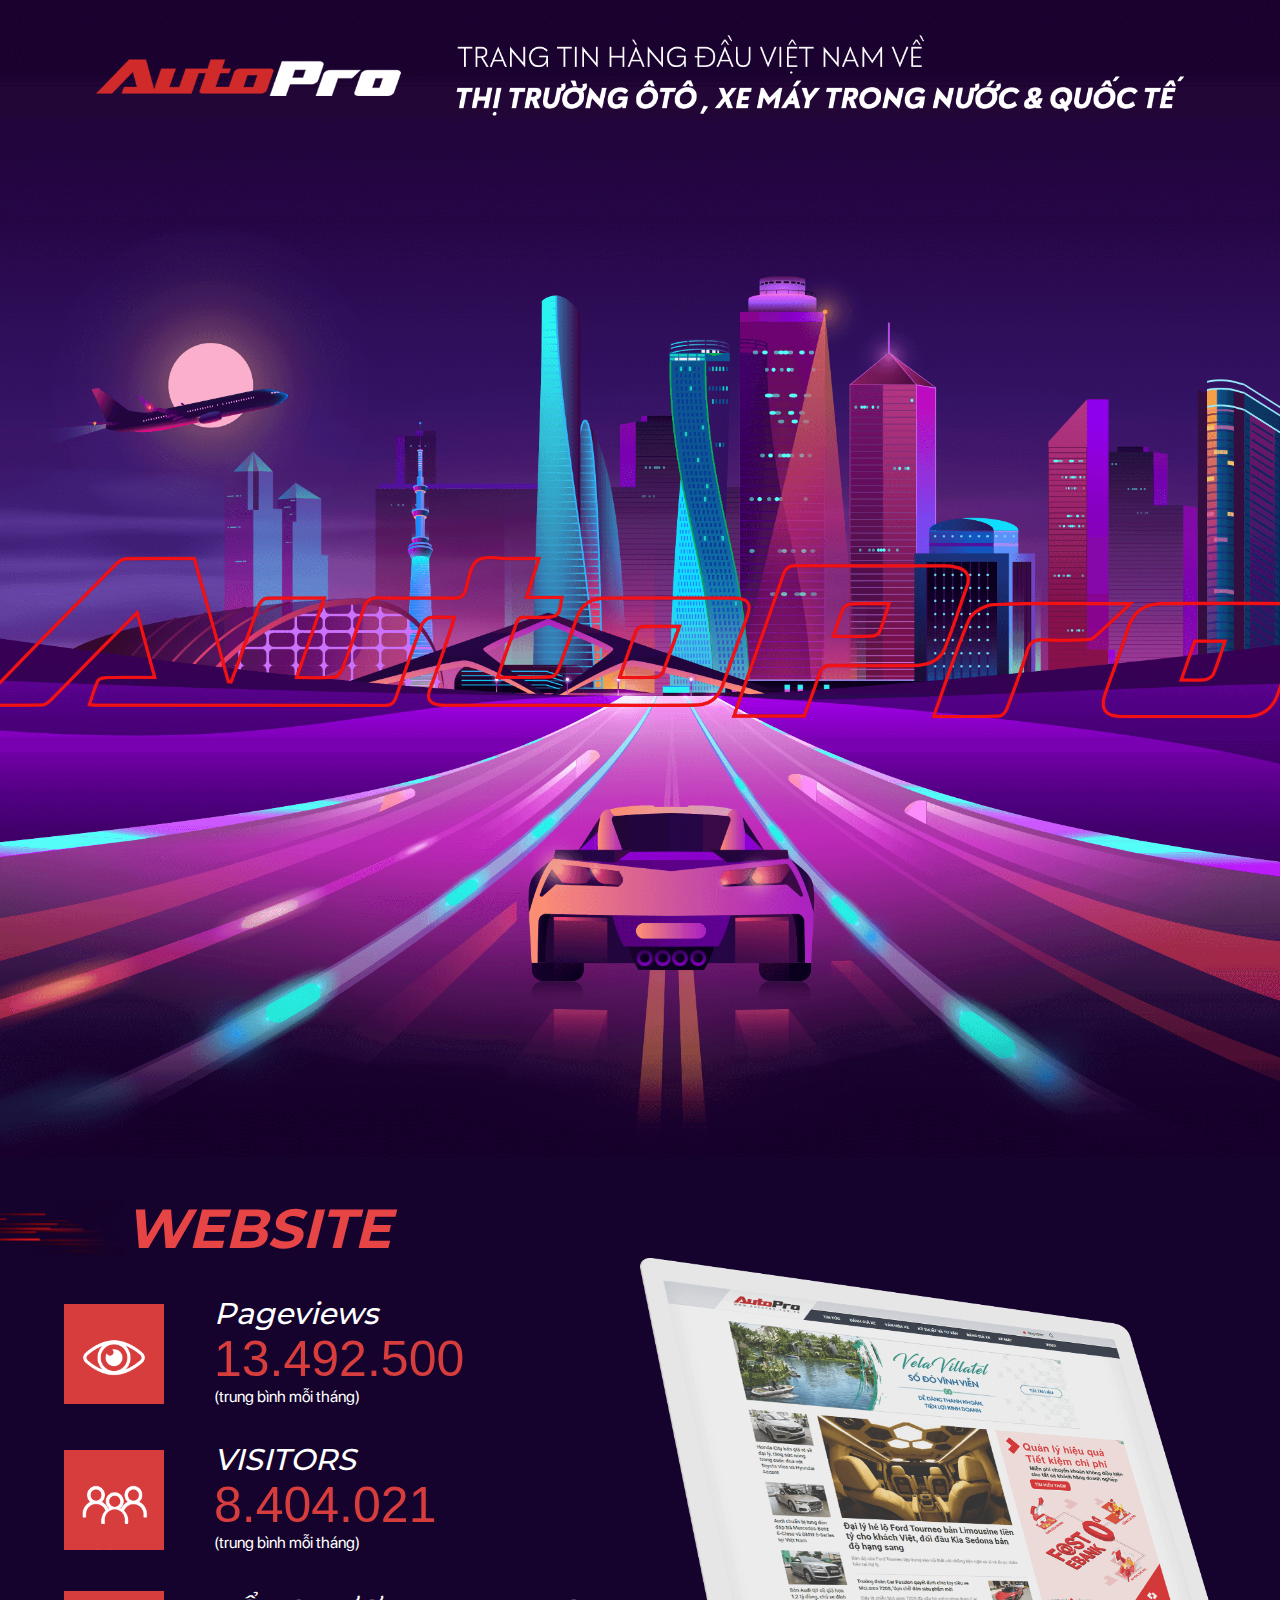
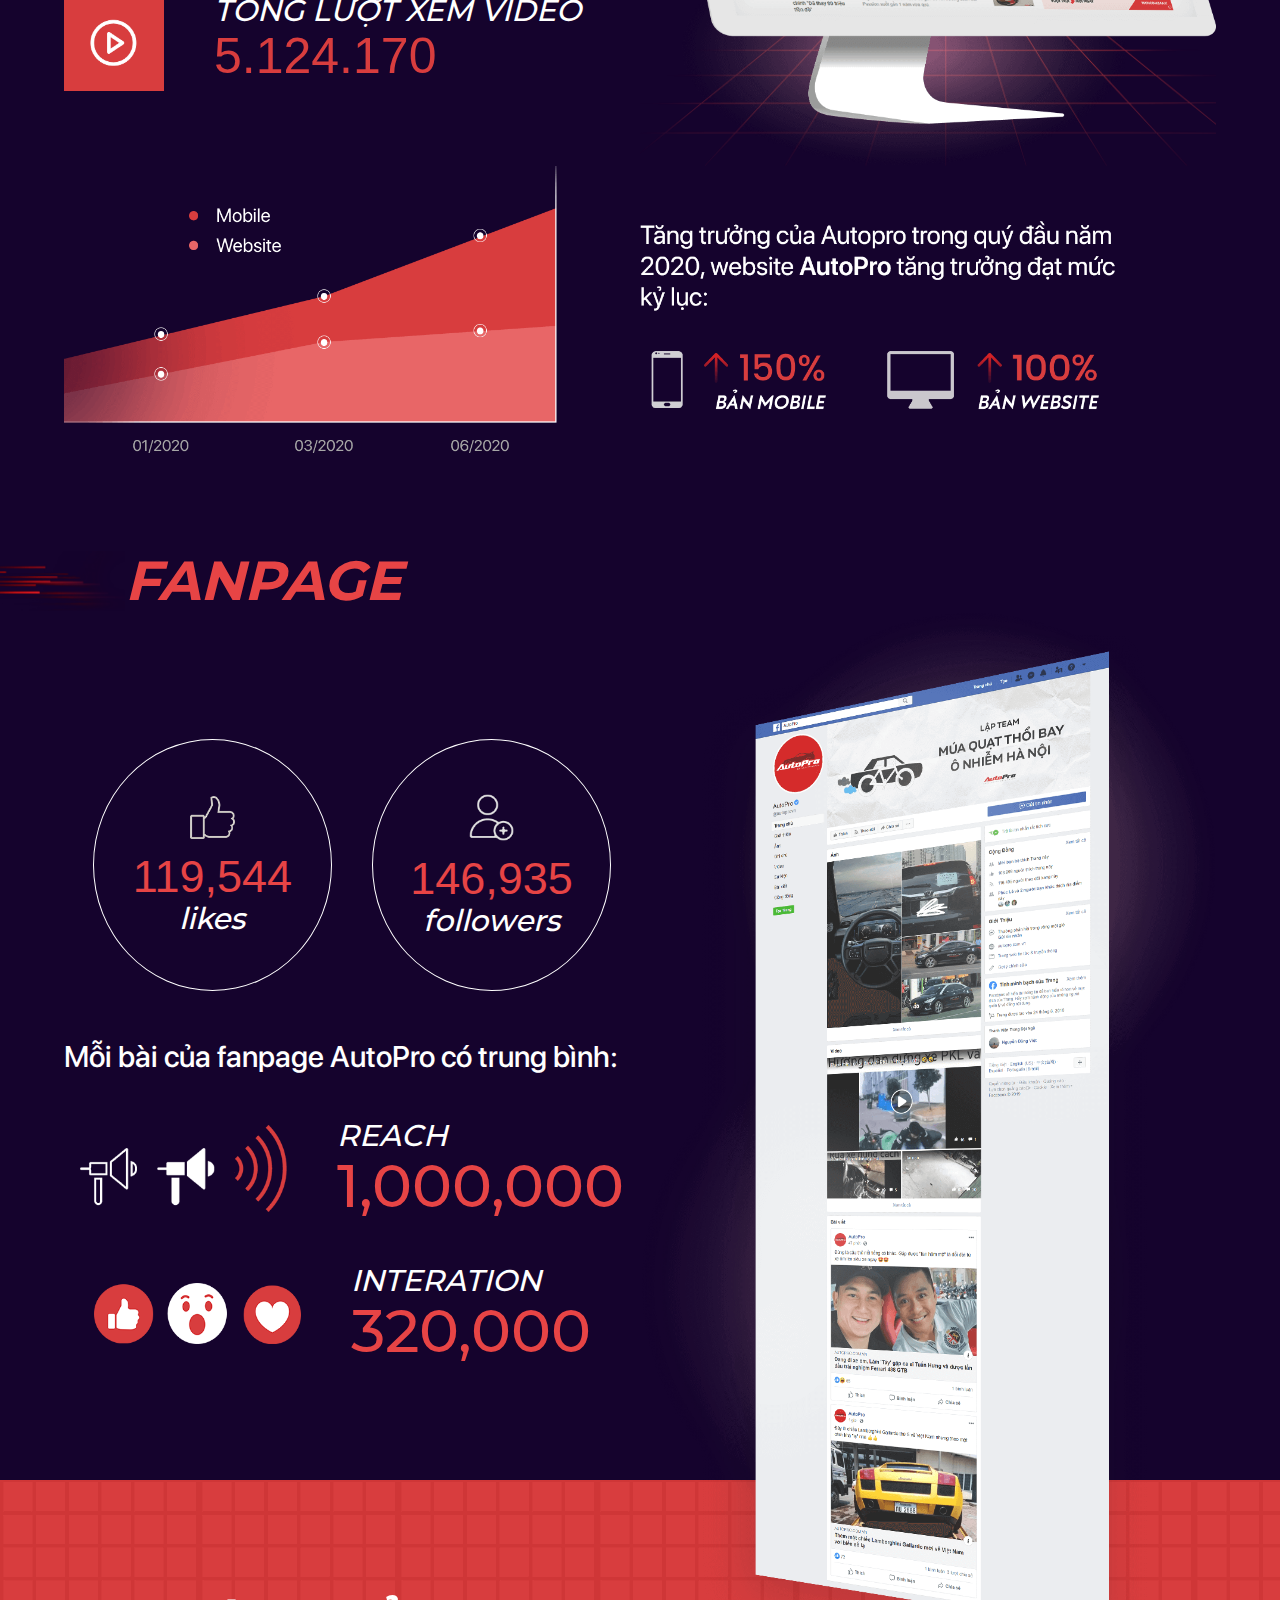
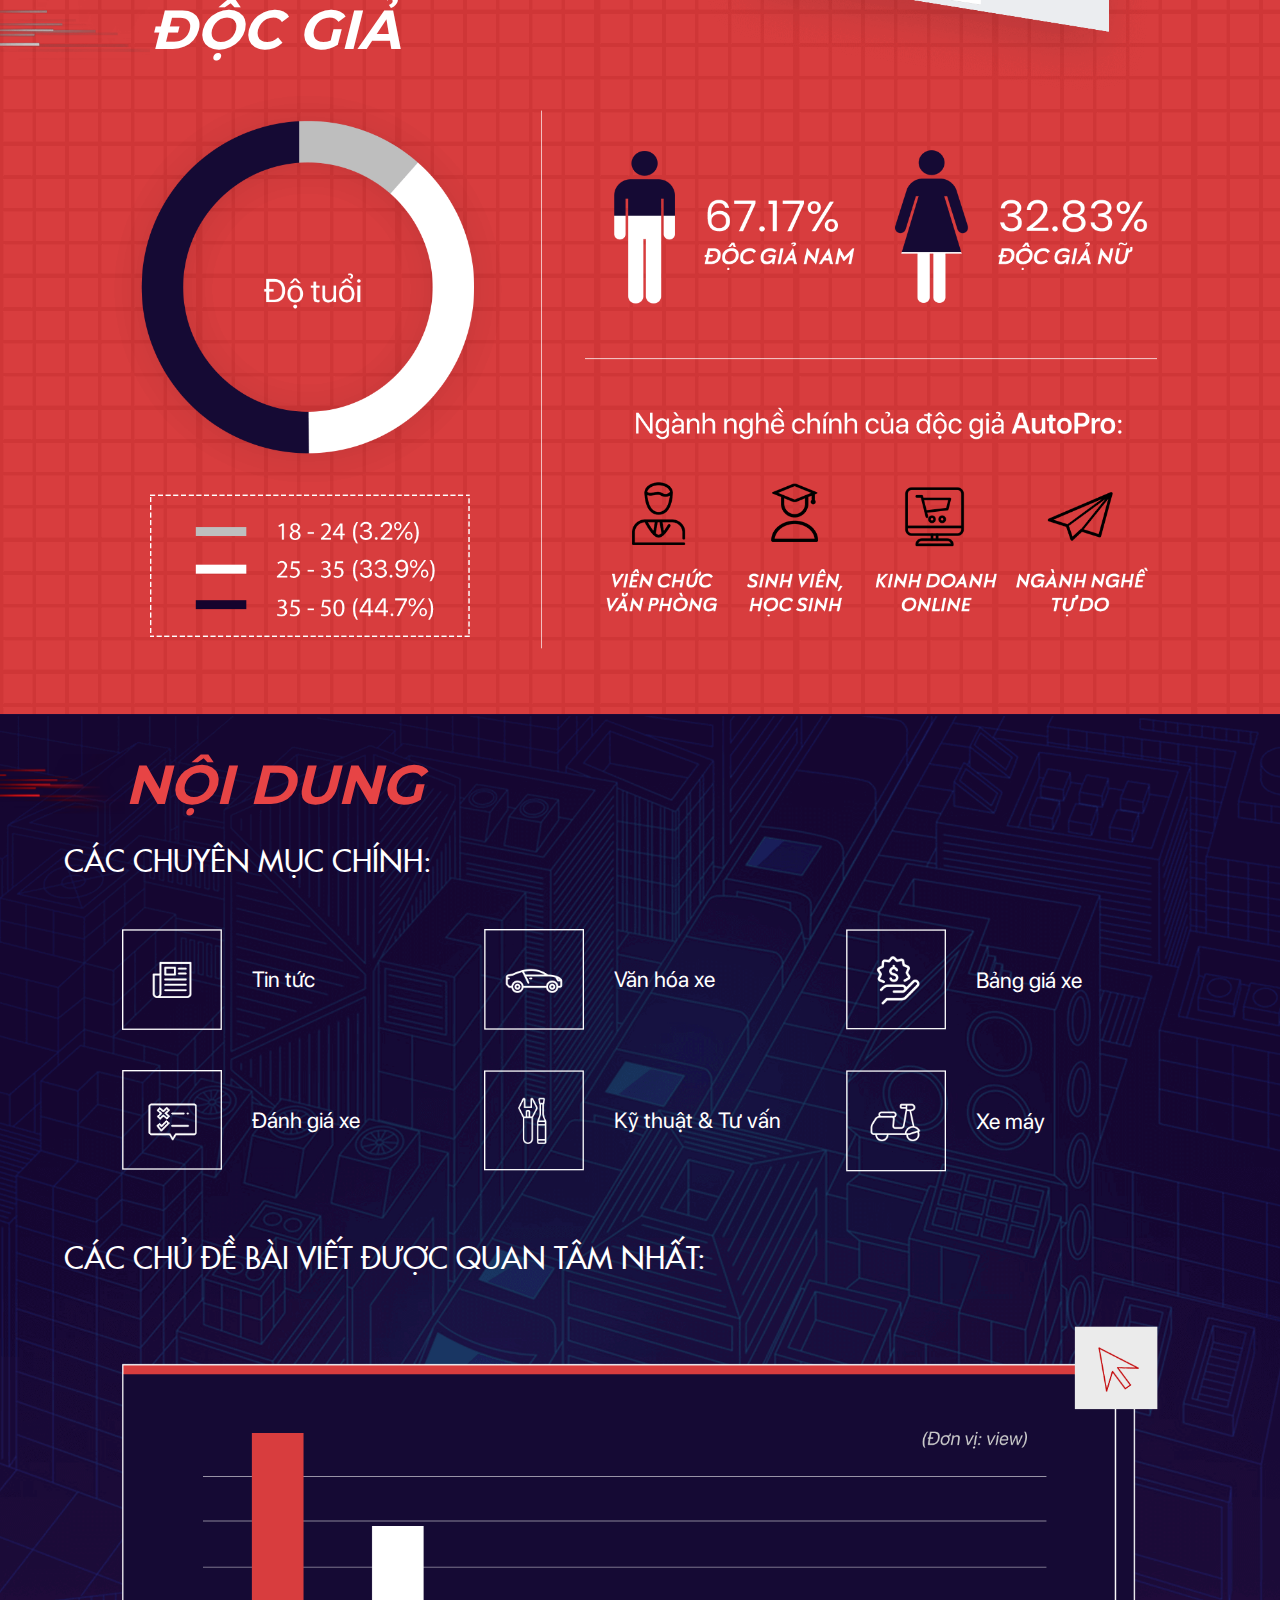
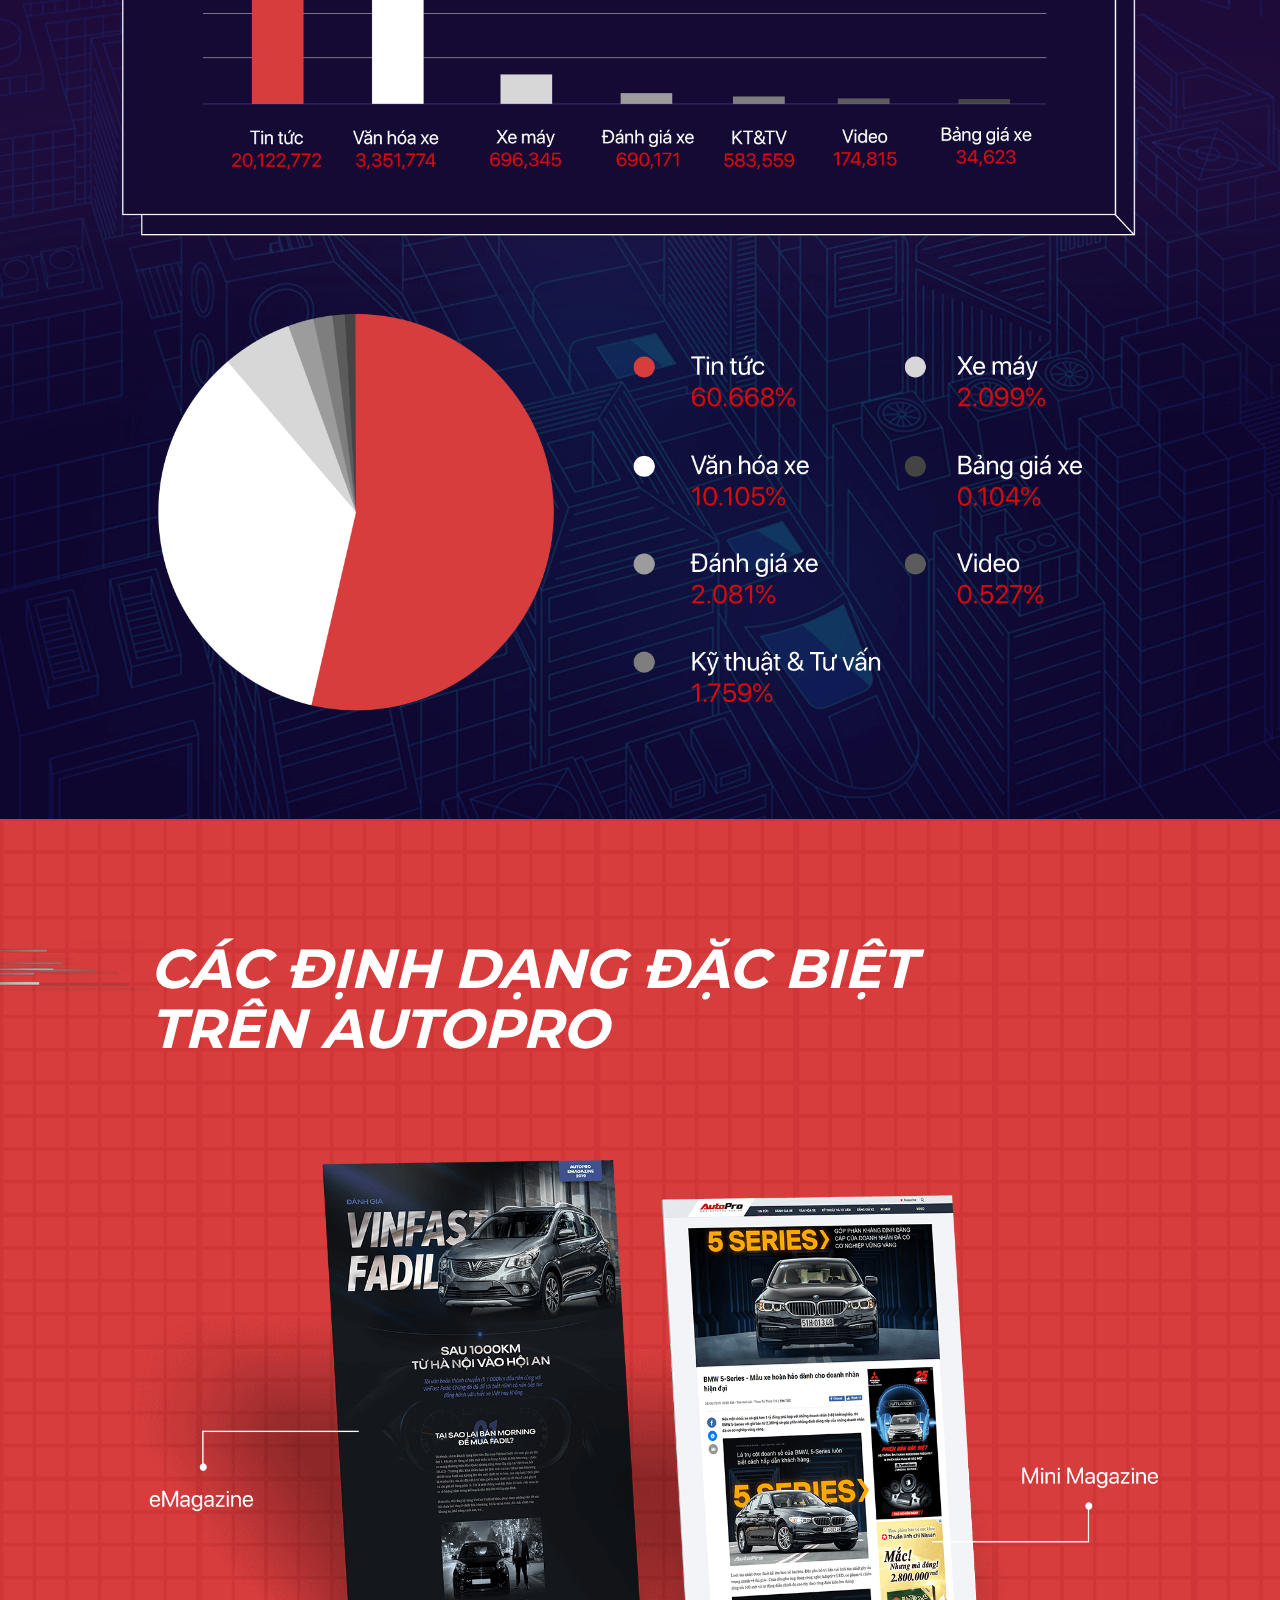
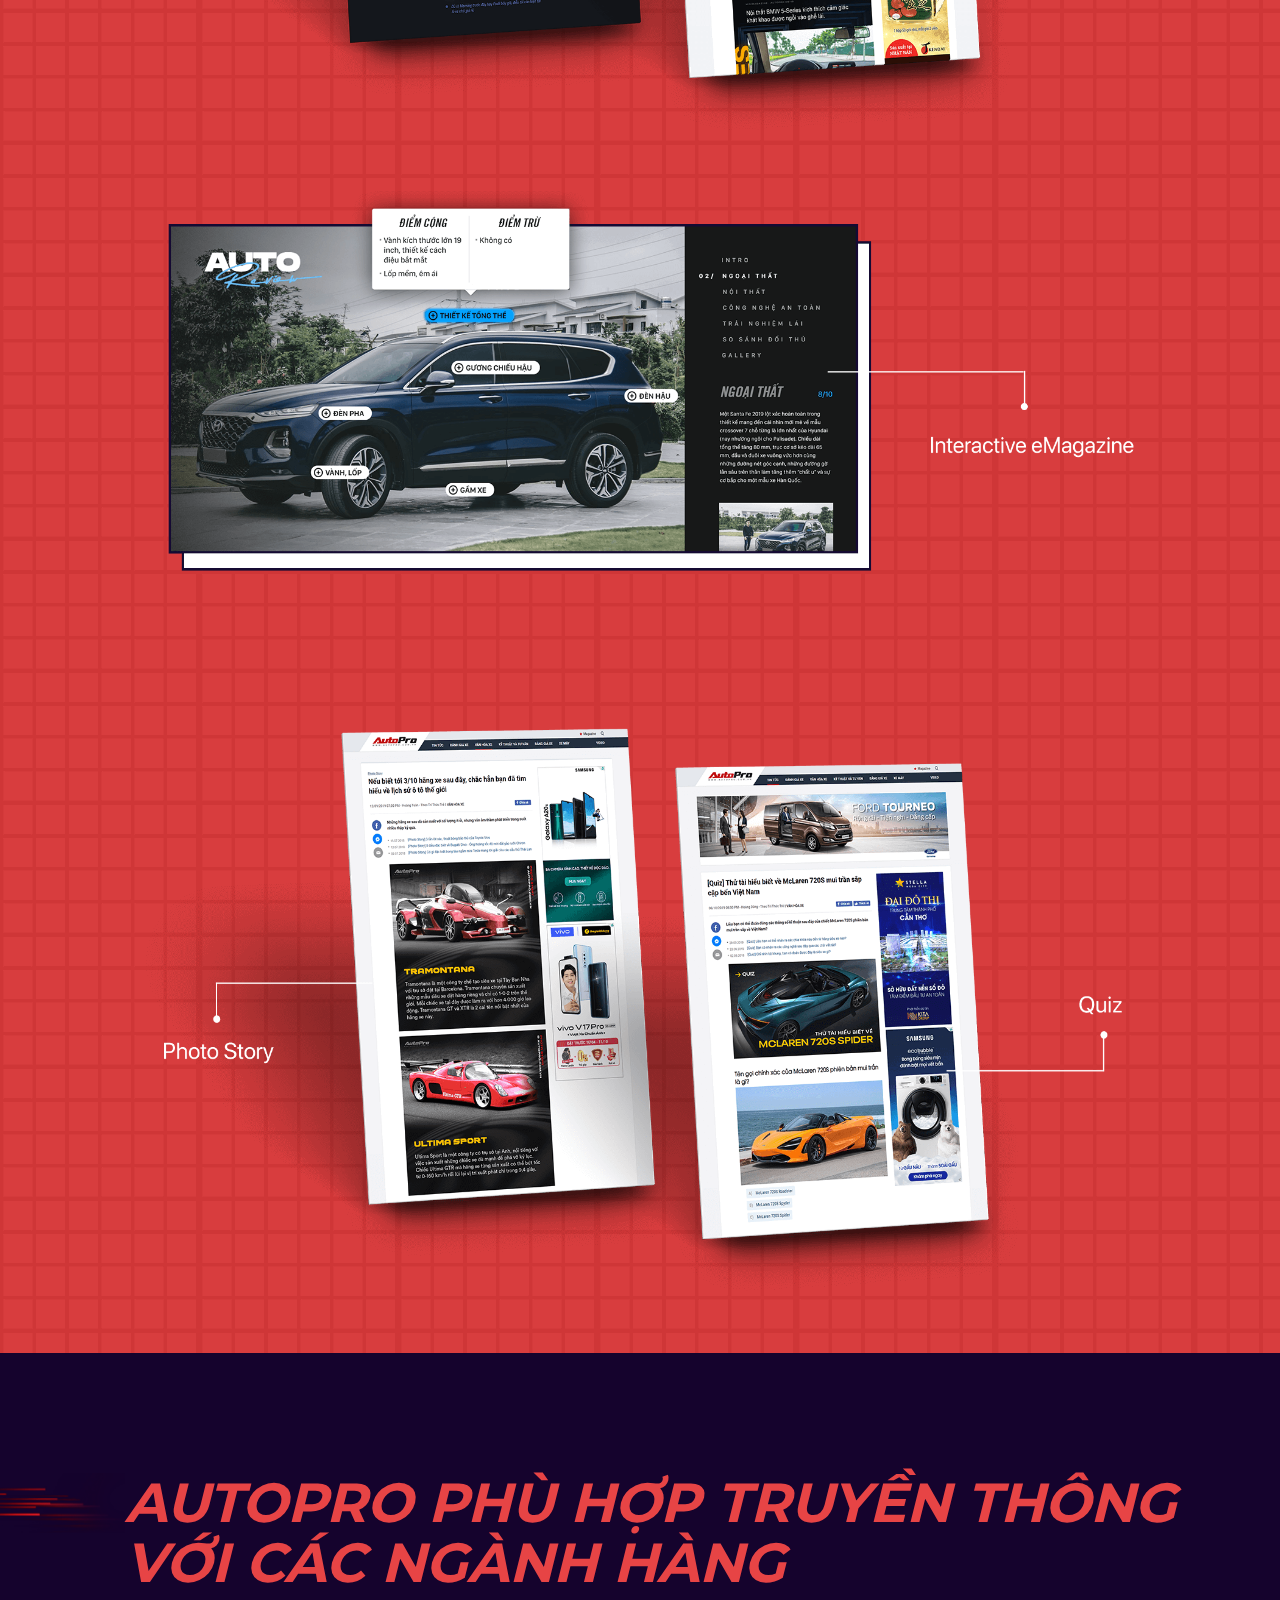
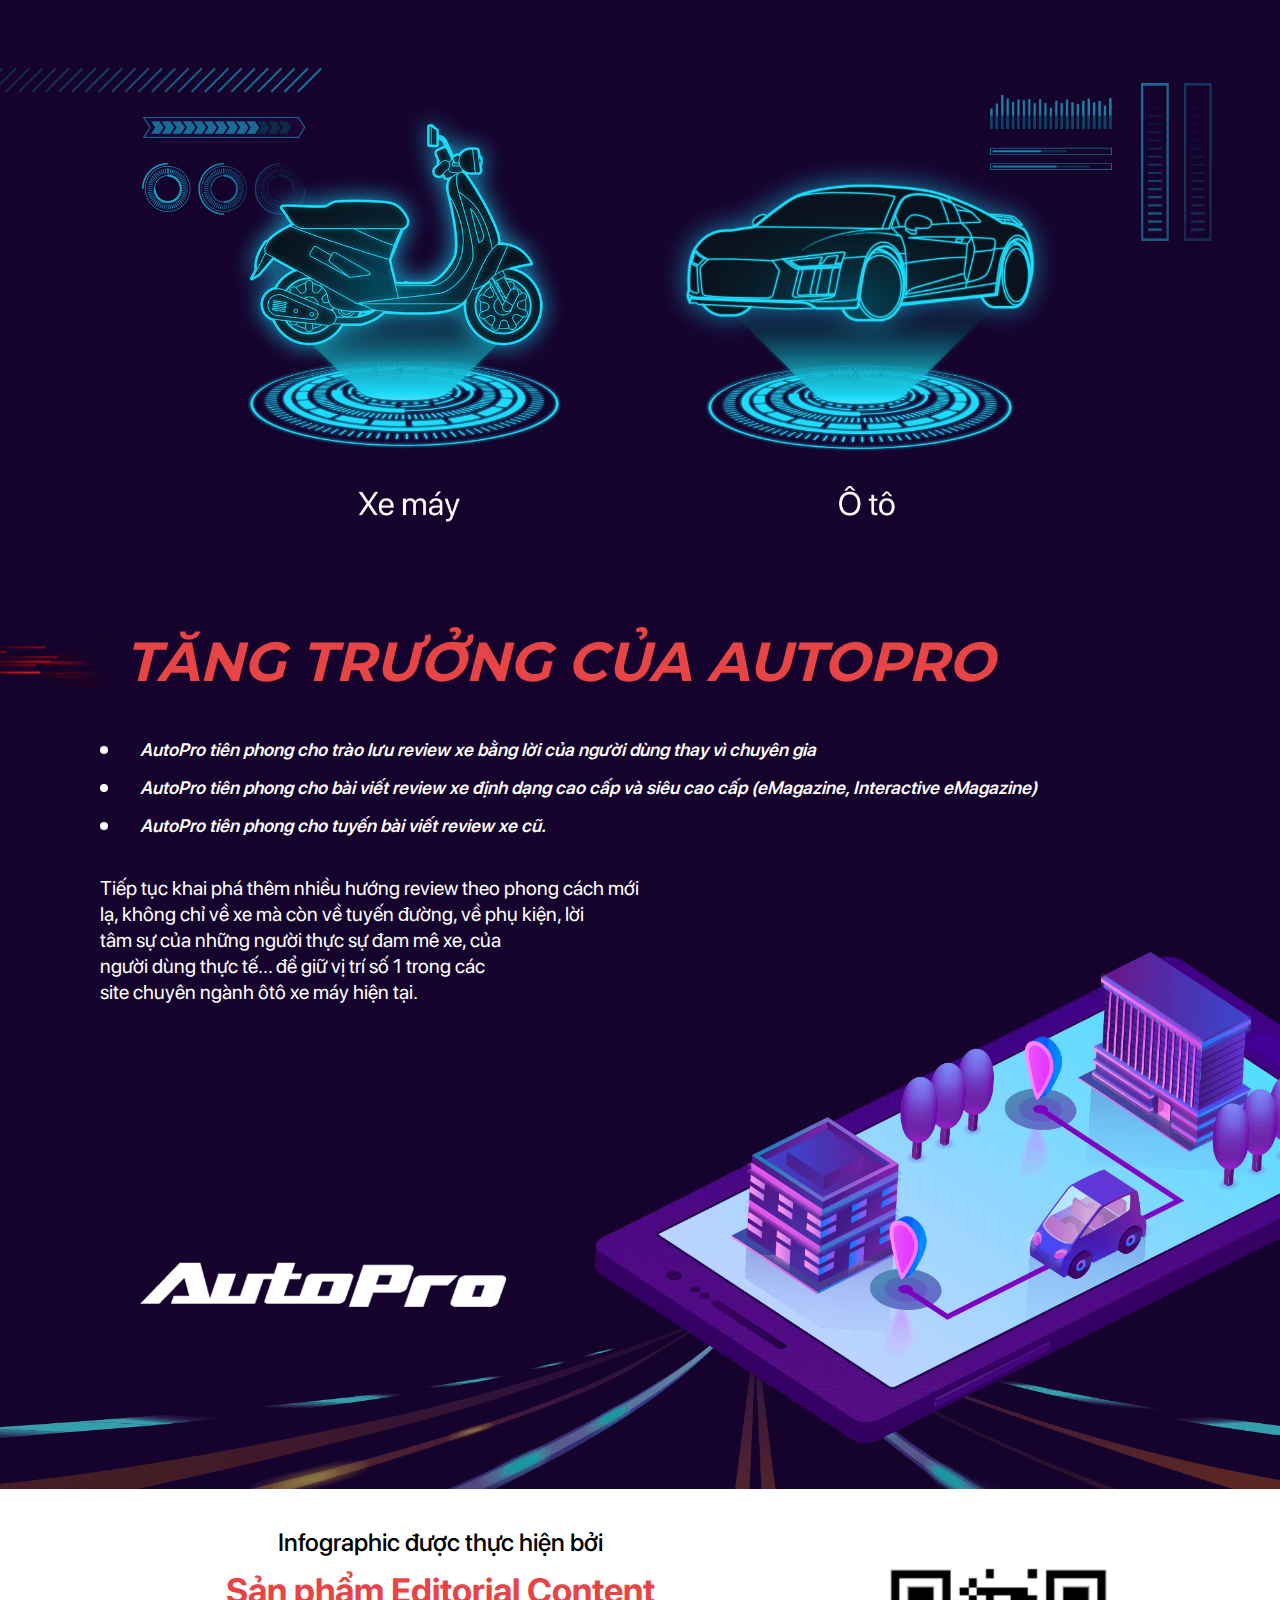
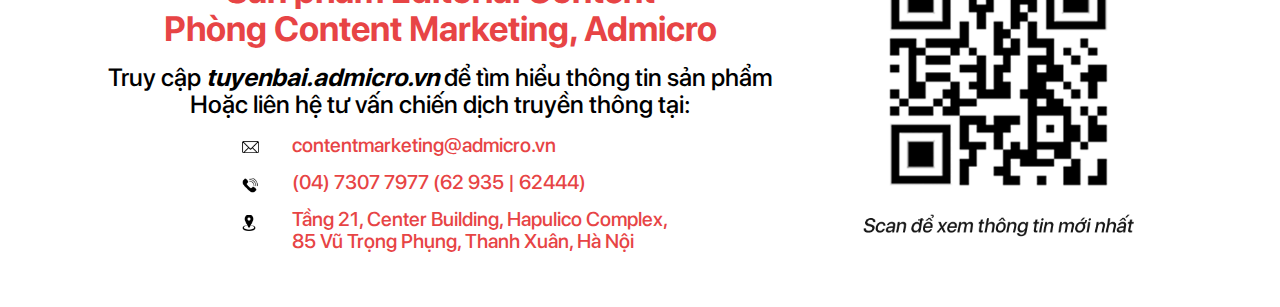
==== AutoPro/index.html @ 141bf15c "create document infographic" ====
<!DOCTYPE html>
<html lang="en">

<head>
    <meta charset="UTF-8">
    <meta name="viewport" content="width=device-width, initial-scale=1.0">
    <title>Infographic AutoPro</title>
    <link rel="stylesheet" href="./assets/css/reset.css">
    <link rel="stylesheet" href="./assets/css/autopro.css">
</head>

<body>
    <div class="vct-wrapper">
        <div class="vct-wrapper--inner">

            <!-- Banner -->
            <div class="banner">
                <div class="banner-bg">
                    <img src="./assets/image/banner-bg.png" alt="banner-bg">
                </div>
                <div class="banner-header">
                    <img src="./assets/image/banner-header.png" alt="banner-header">
                </div>
                <div class="banner-title">
                    <img src="./assets/image/banner-title.png" alt="banner-title">
                </div>

            </div>
            <!-- End Banner -->

            <!-- Section1 -->
            <div class="section section1">

                <!-- Section title -->
                <div class="section-title">
                    <div class="section-title--inner">
                        <span>
                            <img src="./assets/image/section__title-deco.png" alt="">
                        </span>
                        <span>WEBSITE</span>
                    </div>
                </div>
                <!-- End Section title -->

                <div class="section-content content-top">
                    <div class="group-left">
                        <ul class="web-list">
                            <li class="web-list--item">
                                <div class="item-img">
                                    <img src="./assets/image/section1-icon1.png" alt="">
                                </div>
                                <div class="item-text">
                                    <p class="text-name">Pageviews</p>
                                    <p class="text-num">13.492.500</p>
                                    <p class="text-desc">(trung bình mỗi tháng)</p>
                                </div>
                            </li>
                            <li class="web-list--item">
                                <div class="item-img">
                                    <img src="./assets/image/section1-icon2.png" alt="">
                                </div>
                                <div class="item-text">
                                    <p class="text-name">VISITORS</p>
                                    <p class="text-num">8.404.021</p>
                                    <p class="text-desc">(trung bình mỗi tháng)</p>
                                </div>
                            </li>
                            <li class="web-list--item">
                                <div class="item-img">
                                    <img src="./assets/image/section1-icon3.png" alt="">
                                </div>
                                <div class="item-text">
                                    <p class="text-name">TỔNG LƯỢT XEM VIDEO</p>
                                    <p class="text-num">5.124.170</p>
                                </div>
                            </li>
                        </ul>
                    </div>
                    <div class="group-right">
                        <div class="group-bg">
                            <img src="./assets/image/section1-img1.png" alt="">
                        </div>
                        <div class="gr-img">
                            <img src="./assets/image/section1-img2.png" alt="">
                        </div>
                    </div>
                </div>

                <div class="section-content content-bot">
                    <img src="./assets/image/section1-img3.png" alt="">
                </div>

            </div>
            <!--End Section1 -->

            <!-- Section2 -->
            <div class="section section2">

                <!-- Section title -->
                <div class="section-title">
                    <div class="section-title--inner">
                        <span>
                            <img src="./assets/image/section__title-deco.png" alt="">
                        </span>
                        <span>FANPAGE</span>
                    </div>
                </div>
                <!-- End Section title -->

                <div class="section-content">
                    <div class="group-left">
                        <div class="box box-bubble">
                            <div class="bubble like-bub">
                                <img src="./assets/image/like-icon.png" alt="like-icon">
                                <p class="num">119,544</p>
                                <p>likes</p>
                            </div>
                            <div class="bubble fol-bub">
                                <img src="./assets/image/follow-icon.png" alt="follow-icon">
                                <p class="num">146,935</p>
                                <p>followers</p>
                            </div>
                        </div>
                        <p>Mỗi bài của fanpage AutoPro có trung bình:</p>
                        <div class="box box-grid">
                            <div class="grid">
                                <div class="grid-img">
                                    <img src="./assets/image/s2-icon1.png" alt="reach-icon">
                                </div>
                                <p>
                                    reach <br>
                                    <span class="count">1,000,000</span>
                                </p>
                            </div>
                            <div class="grid">
                                <div class="grid-img">
                                    <img src="./assets/image/s2-icon2.png" alt="interation-icon">
                                </div>
                                <p>
                                    interation <br>
                                    <span class="count">320,000</span>
                                </p>
                            </div>
                        </div>
                    </div>
                    <div class="group-right">
                        <img src="./assets/image/section2-img.png" alt="">
                    </div>
                </div>

            </div>
            <!-- End Section2 -->

            <!-- Section3 -->
            <div class="section section3">

                <!-- Section title -->
                <div class="section-title">
                    <div class="section-title--inner">
                        <span>
                            <img src="./assets/image/w_section_title.png" alt="">
                        </span>
                        <span>ĐỘC GIẢ</span>
                    </div>
                </div>
                <!-- End Section title -->

                <div class="section-content">
                    <div class="section-img">
                        <img src="./assets/image/Section3-img.png" alt="">
                    </div>
                </div>

            </div>
            <!-- End Section3 -->

            <!-- Section4 -->
            <div class="section section4">

                <!-- Section title -->
                <div class="section-title">
                    <div class="section-title--inner">
                        <span>
                            <img src="./assets/image/section__title-deco.png" alt="">
                        </span>
                        <span>NỘI DUNG</span>
                    </div>
                </div>
                <!-- End Section title -->

                <div class="section-content">
                    <div class="category">
                        <p class="category-title">các chuyên mục chính:</p>
                        <ul class="category-list">
                            <li class="category-list-item">
                                <img src="./assets/image/s4-icon1.png" alt="">
                                <p>Tin tức</p>
                            </li>
                            <li class="category-list-item">
                                <img src="./assets/image/s4-icon2.png" alt="">
                                <p>Đánh giá xe</p>
                            </li>
                            <li class="category-list-item">
                                <img src="./assets/image/s4-icon3.png" alt="">
                                <p>Văn hóa xe</p>
                            </li>
                            <li class="category-list-item">
                                <img src="./assets/image/s4-icon4.png" alt="">
                                <p>Kỹ thuật & Tư vấn</p>
                            </li>
                            <li class="category-list-item">
                                <img src="./assets/image/s4-icon5.png" alt="">
                                <p>Bảng giá xe</p>
                            </li>
                            <li class="category-list-item">
                                <img src="./assets/image/s4-icon6.png" alt="">
                                <p>Xe máy</p>
                            </li>
                        </ul>
                        <p class="category-title">CÁC CHỦ ĐỀ BÀI VIẾT ĐƯỢC QUAN TÂM NHẤT:</p>
                        <div class="category-chart">
                            <div class="category_column-chart">
                                <img src="./assets/image/category_column-chart.png" alt="">
                            </div>
                            <div class="category_pie-chart">
                                <img src="./assets/image/category_pie-chart.png" alt="">
                            </div>
                        </div>
                    </div>
                </div>

            </div>
            <!-- End Section4 -->

            <!-- Section5 -->
            <div class="section section5">

                <!-- Section title -->
                <div class="section-title">
                    <div class="section-title--inner">
                        <span>
                            <img src="./assets/image/w_section_title.png" alt="">
                        </span>
                        <span>CÁC ĐỊNH DẠNG ĐẶC BIỆT <br> TRÊN AUTOPRO</span>
                    </div>
                </div>
                <!-- End Section title -->

                <div class="section-content">
                    <div class="s5-group-box">
                        <div class="s5-group s5-group1">
                            <img src="./assets/image/section5-img1.png" alt="">
                        </div>
                        <div class="s5-group s5-group2">
                            <img src="./assets/image/section5-img2.png" alt="">
                        </div>
                        <div class="s5-group s5-group3">
                            <img src="./assets/image/section5-img3.png" alt="">
                        </div>
                    </div>
                </div>

            </div>
            <!-- End Section5 -->

            <!-- Section6 -->
            <div class="section section6">

                <!-- Section title -->
                <div class="section-title">
                    <div class="section-title--inner">
                        <span>
                            <img src="./assets/image/section__title-deco.png" alt="">
                        </span>
                        <span>AUTOPRO PHÙ HỢP TRUYỀN THÔNG <br> VỚI CÁC NGÀNH HÀNG</span>
                    </div>
                </div>
                <!-- End Section title -->

                <div class="section-content">
                    <div class="s6-group-box">
                        <img src="./assets/image/section6-img1.png" alt="">
                    </div>
                </div>

            </div>
            <!-- End Section6 -->

            <!-- Section7 -->
            <div class="section section7">

                <!-- Section title -->
                <div class="section-title">
                    <div class="section-title--inner">
                        <span>
                            <img src="./assets/image/section__title-deco.png" alt="">
                        </span>
                        <span>TĂNG TRƯỞNG CỦA AUTOPRO</span>
                    </div>
                </div>
                <!-- End Section title -->

                <div class="section-content">
                    <div class="s7-group-box">
                        <div class="group-box-text">
                            <ul>
                                <li>
                                    AutoPro tiên phong cho trào lưu review xe bằng lời của người dùng thay vì chuyên
                                    gia
                                </li>
                                <li>
                                    AutoPro tiên phong cho bài viết review xe định dạng cao cấp và siêu cao cấp
                                    (eMagazine, Interactive eMagazine)
                                </li>
                                <li>
                                    AutoPro tiên phong cho tuyến bài viết review xe cũ.
                                </li>
                            </ul>
                            <p>
                                Tiếp tục khai phá thêm nhiều hướng review theo phong cách mới <br>
                                lạ, không chỉ về xe mà còn về tuyến đường, về phụ kiện, lời <br>
                                tâm sự của những người thực sự đam mê xe, của <br>
                                người dùng thực tế... để giữ vị trí số 1 trong các <br>
                                site chuyên ngành ôtô xe máy hiện tại.
                            </p>
                        </div>
                        <div class="group-box-bg">
                            <img src="./assets/image/s7-bot-img.png" alt="">
                        </div>
                    </div>
                </div>

            </div>
            <!-- End Section7 -->

            <!-- Section footer -->
            <div class="section footer">
                <div class="section-content">
                    <div class="footer-box">
                        <div class="group-left">
                            <div class="footer-content">
                                <p>Infographic được thực hiện bởi</p>
                                <h3>
                                    Sản phẩm Editorial Content
                                    <br>
                                    Phòng Content Marketing, Admicro
                                </h3>
                                <p>
                                    Truy cập
                                    <a class="link" href="https://tuyenbai.admicro.vn/"
                                        target="_blank">tuyenbai.admicro.vn</a>
                                    để tìm hiểu thông tin sản phẩm
                                    <br>
                                    Hoặc liên hệ tư vấn chiến dịch truyền thông tại:
                                </p>
                                <ul>
                                    <li class="footer-item mail">
                                        contentmarketing@admicro.vn
                                    </li>
                                    <li class="footer-item phone">
                                        (04) 7307 7977 (62 935 | 62444)
                                    </li>
                                    <li class="footer-item location">
                                        Tầng 21, Center Building, Hapulico Complex,
                                        <br>
                                        85 Vũ Trọng Phụng, Thanh Xuân, Hà Nội
                                    </li>
                                </ul>

                            </div>
                        </div>
                        <div class="group-right">
                            <div class="qr-code">
                                <img src="./assets/image/qr-code.png" alt="">
                            </div>
                        </div>
                    </div>
                </div>
            </div>
            <!-- End Section footer -->

        </div>
    </div>

    <script src="./assets/js/jquery.min.js"></script>
    <script src="./assets/js/Tweenmax.js"></script>
</body>

</html>
---- AutoPro/assets/css/autopro.css ----
@font-face {
  font-family: Montserrat-Bold;
  src: url("./fonts/Montserrat-Bold.ttf");
}

@font-face {
  font-family: Montserrat-Medium;
  src: url("./fonts/Montserrat-Medium.ttf");
}

@font-face {
  font-family: SFProDisplay-Regular;
  src: url("./fonts/SFProDisplay-Regular.otf");
}

@font-face {
  font-family: SFProDisplay-Medium;
  src: url("./fonts/SFProDisplay-Medium.otf");
}

@font-face {
  font-family: SFProDisplay-Bold;
  src: url("./fonts/SFProDisplay-Bold.otf");
}

@font-face {
  font-family: SFProDisplay-Semibold;
  src: url("./fonts/SFProDisplay-Semibold.otf");
}

@font-face {
  font-family: VNF-Futura-Regular;
  src: url("./fonts/VNF-Futura-Regular.ttf");
}

.vct-wrapper, .vct-wrapper .vct-wrapper--inner, .vct-wrapper .vct-wrapper--inner .banner, .vct-wrapper .vct-wrapper--inner .banner .banner-bg, .vct-wrapper .vct-wrapper--inner .section, .vct-wrapper .vct-wrapper--inner .section .section-title, .vct-wrapper .vct-wrapper--inner .section.section4 .section-content .category .category-chart, .vct-wrapper .vct-wrapper--inner .section.section4 .section-content .category .category-chart .category_column-chart, .vct-wrapper .vct-wrapper--inner .section.section4 .section-content .category .category-chart .category_pie-chart, .vct-wrapper .vct-wrapper--inner .section.section5 .section-content .s5-group-box, .vct-wrapper .vct-wrapper--inner .section.section5 .section-content .s5-group-box .s5-group, .vct-wrapper .vct-wrapper--inner .section.section6 .section-content .s6-group-box, .vct-wrapper .vct-wrapper--inner .section.section7 .section-content .s7-group-box {
  position: relative;
  width: 100%;
  height: 100%;
}

.vct-wrapper .vct-wrapper--inner .section.section1 .section-content, .vct-wrapper .vct-wrapper--inner .section.section2 .section-content, .vct-wrapper .vct-wrapper--inner .section.section3 .section-content, .vct-wrapper .vct-wrapper--inner .section.section4 .section-content, .vct-wrapper .vct-wrapper--inner .section.section5 .section-content, .vct-wrapper .vct-wrapper--inner .section.section6 .section-content, .vct-wrapper .vct-wrapper--inner .section.section7 .section-content, .vct-wrapper .vct-wrapper--inner .section.footer .section-content {
  position: relative;
  width: 90%;
  margin: 0 auto;
}

.vct-wrapper .vct-wrapper--inner .banner .banner-bg img, .vct-wrapper .vct-wrapper--inner .banner .banner-header img, .vct-wrapper .vct-wrapper--inner .banner .banner-title img, .vct-wrapper .vct-wrapper--inner .section.section1 .section-content.content-top .group-left .web-list .web-list--item .item-img img, .vct-wrapper .vct-wrapper--inner .section.section1 .section-content.content-top .group-right .group-bg img, .vct-wrapper .vct-wrapper--inner .section.section1 .section-content.content-top .group-right .gr-img img, .vct-wrapper .vct-wrapper--inner .section.section1 .section-content.content-bot img, .vct-wrapper .vct-wrapper--inner .section.section2 .section-content .group-left .box.box-grid .grid .grid-img img, .vct-wrapper .vct-wrapper--inner .section.section2 .section-content .group-right img, .vct-wrapper .vct-wrapper--inner .section.section3 .section-content .section-img img, .vct-wrapper .vct-wrapper--inner .section.section4 .section-content .category .category-list .category-list-item img img, .vct-wrapper .vct-wrapper--inner .section.section4 .section-content .category .category-chart .category_column-chart img, .vct-wrapper .vct-wrapper--inner .section.section4 .section-content .category .category-chart .category_pie-chart img, .vct-wrapper .vct-wrapper--inner .section.section5 .section-content .s5-group-box .s5-group img, .vct-wrapper .vct-wrapper--inner .section.section6 .section-content .s6-group-box img, .vct-wrapper .vct-wrapper--inner .section.section7 .section-content .s7-group-box .group-box-bg img, .vct-wrapper .vct-wrapper--inner .section.footer .section-content .footer-box .group-right .qr-code img {
  width: 100%;
  display: block;
}

.vct-wrapper .vct-wrapper--inner {
  background-color: #15032d;
}

.vct-wrapper .vct-wrapper--inner .banner .banner-header {
  position: absolute;
  top: 35px;
  width: 85%;
  left: 50%;
  -webkit-transform: translateX(-50%);
          transform: translateX(-50%);
  z-index: 2;
}

.vct-wrapper .vct-wrapper--inner .banner .banner-title {
  position: absolute;
  top: 55%;
  left: 0;
  width: 100%;
  -webkit-transform: translate(0, -50%);
          transform: translate(0, -50%);
  z-index: 2;
}

.vct-wrapper .vct-wrapper--inner .section {
  padding: 40px 0;
}

.vct-wrapper .vct-wrapper--inner .section .section-title .section-title--inner {
  display: -webkit-box;
  display: -ms-flexbox;
  display: flex;
  -webkit-box-align: center;
      -ms-flex-align: center;
          align-items: center;
  -webkit-box-pack: start;
      -ms-flex-pack: start;
          justify-content: flex-start;
}

.vct-wrapper .vct-wrapper--inner .section .section-title .section-title--inner span {
  display: inline-block;
  font-size: 55px;
  color: #e74445;
  line-height: 1;
  font-family: Montserrat-Bold;
  font-style: italic;
}

.vct-wrapper .vct-wrapper--inner .section .section-title .section-title--inner span img {
  max-height: 60px;
  display: block;
}

.vct-wrapper .vct-wrapper--inner .section.section1 .section-content {
  display: -webkit-box;
  display: -ms-flexbox;
  display: flex;
  -webkit-box-align: center;
      -ms-flex-align: center;
          align-items: center;
  -webkit-box-pack: center;
      -ms-flex-pack: center;
          justify-content: center;
}

.vct-wrapper .vct-wrapper--inner .section.section1 .section-content.content-top .group-left {
  -webkit-box-flex: 0;
      -ms-flex: 0 0 50%;
          flex: 0 0 50%;
}

.vct-wrapper .vct-wrapper--inner .section.section1 .section-content.content-top .group-left .web-list .web-list--item {
  position: relative;
  display: -webkit-box;
  display: -ms-flexbox;
  display: flex;
  -webkit-box-align: center;
      -ms-flex-align: center;
          align-items: center;
  margin-bottom: 35px;
}

.vct-wrapper .vct-wrapper--inner .section.section1 .section-content.content-top .group-left .web-list .web-list--item .item-img {
  width: 100px;
  height: 100px;
}

.vct-wrapper .vct-wrapper--inner .section.section1 .section-content.content-top .group-left .web-list .web-list--item .item-text {
  margin-left: 50px;
}

.vct-wrapper .vct-wrapper--inner .section.section1 .section-content.content-top .group-left .web-list .web-list--item .item-text p {
  color: #fff;
  line-height: 1;
  margin-bottom: 5px;
}

.vct-wrapper .vct-wrapper--inner .section.section1 .section-content.content-top .group-left .web-list .web-list--item .item-text p.text-name {
  font-size: 30px;
  font-family: Montserrat-Medium;
  font-style: italic;
}

.vct-wrapper .vct-wrapper--inner .section.section1 .section-content.content-top .group-left .web-list .web-list--item .item-text p.text-num {
  font-size: 50px;
  color: #d83d3e;
}

.vct-wrapper .vct-wrapper--inner .section.section1 .section-content.content-top .group-left .web-list .web-list--item .item-text p.text-desc {
  font-family: SFProDisplay-Regular;
  font-size: 16px;
}

.vct-wrapper .vct-wrapper--inner .section.section1 .section-content.content-top .group-right {
  -webkit-box-flex: 0;
      -ms-flex: 0 0 50%;
          flex: 0 0 50%;
  position: relative;
}

.vct-wrapper .vct-wrapper--inner .section.section1 .section-content.content-top .group-right .group-bg {
  position: absolute;
  bottom: 0;
  left: 0;
}

.vct-wrapper .vct-wrapper--inner .section.section1 .section-content.content-top .group-right .gr-img {
  position: relative;
  z-index: 2;
}

.vct-wrapper .vct-wrapper--inner .section.section2 .section-content {
  display: -webkit-box;
  display: -ms-flexbox;
  display: flex;
  -webkit-box-pack: center;
      -ms-flex-pack: center;
          justify-content: center;
}

.vct-wrapper .vct-wrapper--inner .section.section2 .section-content .group-left {
  -webkit-box-flex: 0;
      -ms-flex: 0 0 50%;
          flex: 0 0 50%;
  padding-top: 10vw;
}

.vct-wrapper .vct-wrapper--inner .section.section2 .section-content .group-left .box {
  width: 90%;
  margin: 0 auto;
}

.vct-wrapper .vct-wrapper--inner .section.section2 .section-content .group-left .box.box-bubble {
  display: -webkit-box;
  display: -ms-flexbox;
  display: flex;
}

.vct-wrapper .vct-wrapper--inner .section.section2 .section-content .group-left .box.box-bubble .bubble {
  width: 250px;
  height: 250px;
  border: 1px solid #fff;
  display: -webkit-box;
  display: -ms-flexbox;
  display: flex;
  -webkit-box-orient: vertical;
  -webkit-box-direction: normal;
      -ms-flex-direction: column;
          flex-direction: column;
  -webkit-box-pack: center;
      -ms-flex-pack: center;
          justify-content: center;
  -webkit-box-align: center;
      -ms-flex-align: center;
          align-items: center;
  border-radius: 50%;
}

.vct-wrapper .vct-wrapper--inner .section.section2 .section-content .group-left .box.box-bubble .bubble img {
  width: 45px;
  margin-bottom: 15px;
}

.vct-wrapper .vct-wrapper--inner .section.section2 .section-content .group-left .box.box-bubble .bubble p {
  color: #fff;
  margin: 0;
  line-height: 1;
  font-size: 30px;
  font-family: Montserrat-Medium;
  font-style: italic;
}

.vct-wrapper .vct-wrapper--inner .section.section2 .section-content .group-left .box.box-bubble .bubble p.num {
  font-family: inherit;
  font-style: normal;
  color: #e74445;
  font-size: 45px;
  margin-bottom: 5px;
}

.vct-wrapper .vct-wrapper--inner .section.section2 .section-content .group-left .box.box-bubble .bubble.like-bub {
  margin-right: 40px;
}

.vct-wrapper .vct-wrapper--inner .section.section2 .section-content .group-left .box.box-grid .grid {
  display: -webkit-box;
  display: -ms-flexbox;
  display: flex;
  -webkit-box-align: center;
      -ms-flex-align: center;
          align-items: center;
  -webkit-box-pack: center;
      -ms-flex-pack: center;
          justify-content: center;
  margin-bottom: 50px;
}

.vct-wrapper .vct-wrapper--inner .section.section2 .section-content .group-left .box.box-grid .grid .grid-img {
  -webkit-box-flex: 0;
      -ms-flex: 0 0 40%;
          flex: 0 0 40%;
  max-width: 300px;
  margin-right: 50px;
}

.vct-wrapper .vct-wrapper--inner .section.section2 .section-content .group-left .box.box-grid .grid p {
  -webkit-box-flex: 0;
      -ms-flex: 0 0 50%;
          flex: 0 0 50%;
  color: #fff;
  font-size: 30px;
  text-transform: uppercase;
  margin: 0;
  font-family: Montserrat-Medium;
  font-style: italic;
}

.vct-wrapper .vct-wrapper--inner .section.section2 .section-content .group-left .box.box-grid .grid p .count {
  color: #e74445;
  font-size: 60px;
  margin-top: 5px;
  display: block;
  font-family: inherit;
  font-style: normal;
}

.vct-wrapper .vct-wrapper--inner .section.section2 .section-content .group-left p {
  color: #fff;
  font-size: 30px;
  line-height: 1;
  margin: 50px 0;
  font-family: SFProDisplay-Medium;
}

.vct-wrapper .vct-wrapper--inner .section.section2 .section-content .group-right {
  -webkit-box-flex: 0;
      -ms-flex: 0 0 50%;
          flex: 0 0 50%;
  position: relative;
  z-index: 2;
}

.vct-wrapper .vct-wrapper--inner .section.section3 {
  background-image: url("../image/section3-bg.png");
  background-repeat: repeat;
  margin-top: -250px;
}

.vct-wrapper .vct-wrapper--inner .section.section3 .section-title {
  padding-top: 80px;
}

.vct-wrapper .vct-wrapper--inner .section.section3 .section-title .section-title--inner span {
  color: #fff;
}

.vct-wrapper .vct-wrapper--inner .section.section3 .section-content {
  width: 100%;
}

.vct-wrapper .vct-wrapper--inner .section.section3 .section-content .section-img {
  position: relative;
  padding-top: 30px;
}

.vct-wrapper .vct-wrapper--inner .section.section4 {
  background-image: url("../image/section4-bg.png");
  background-repeat: no-repeat;
  background-size: cover;
}

.vct-wrapper .vct-wrapper--inner .section.section4 .section-content .category .category-title {
  color: #ffffff;
  font-size: 30px;
  line-height: 35px;
  margin: 30px 0;
  font-family: VNF-Futura-Regular;
  text-transform: uppercase;
}

.vct-wrapper .vct-wrapper--inner .section.section4 .section-content .category .category-list {
  -webkit-column-count: 3;
          column-count: 3;
  -webkit-column-gap: 50px;
          column-gap: 50px;
  width: 90%;
  margin: 50px auto 0;
}

.vct-wrapper .vct-wrapper--inner .section.section4 .section-content .category .category-list .category-list-item {
  display: -webkit-box;
  display: -ms-flexbox;
  display: flex;
  -webkit-box-align: center;
      -ms-flex-align: center;
          align-items: center;
  margin-bottom: 40px;
}

.vct-wrapper .vct-wrapper--inner .section.section4 .section-content .category .category-list .category-list-item img {
  max-width: 100px;
}

.vct-wrapper .vct-wrapper--inner .section.section4 .section-content .category .category-list .category-list-item p {
  margin-left: 30px;
  color: #ffffff;
  font-size: 22px;
  font-family: SFProDisplay-Regular;
}

.vct-wrapper .vct-wrapper--inner .section.section4 .section-content .category .category-chart .category_column-chart {
  width: 90%;
  margin: 50px auto 0;
}

.vct-wrapper .vct-wrapper--inner .section.section4 .section-content .category .category-chart .category_pie-chart {
  width: 90%;
  margin: 50px auto 0;
}

.vct-wrapper .vct-wrapper--inner .section.section5 {
  background-image: url("../image/section3-bg.png");
  background-repeat: repeat;
}

.vct-wrapper .vct-wrapper--inner .section.section5 .section-title {
  padding-top: 80px;
}

.vct-wrapper .vct-wrapper--inner .section.section5 .section-title .section-title--inner {
  -webkit-box-align: start;
      -ms-flex-align: start;
          align-items: flex-start;
}

.vct-wrapper .vct-wrapper--inner .section.section5 .section-title .section-title--inner span {
  color: #fff;
  line-height: 1.1;
}

.vct-wrapper .vct-wrapper--inner .section.section5 .section-content .s5-group-box {
  padding-top: 50px;
}

.vct-wrapper .vct-wrapper--inner .section.section5 .section-content .s5-group-box .s5-group {
  margin: 50px auto 0;
  width: 90%;
}

.vct-wrapper .vct-wrapper--inner .section.section6 .section-title {
  padding-top: 80px;
}

.vct-wrapper .vct-wrapper--inner .section.section6 .section-title .section-title--inner {
  -webkit-box-align: start;
      -ms-flex-align: start;
          align-items: flex-start;
}

.vct-wrapper .vct-wrapper--inner .section.section6 .section-title .section-title--inner span {
  line-height: 1.1;
}

.vct-wrapper .vct-wrapper--inner .section.section6 .section-content {
  width: 100%;
}

.vct-wrapper .vct-wrapper--inner .section.section6 .section-content .s6-group-box {
  margin-top: 50px;
}

.vct-wrapper .vct-wrapper--inner .section.section7 {
  padding-bottom: 0;
}

.vct-wrapper .vct-wrapper--inner .section.section7 .section-content {
  width: 100%;
}

.vct-wrapper .vct-wrapper--inner .section.section7 .section-content .s7-group-box .group-box-text {
  margin-top: 50px;
  margin-left: 100px;
  padding-bottom: calc(30vw + 100px);
}

.vct-wrapper .vct-wrapper--inner .section.section7 .section-content .s7-group-box .group-box-text ul li {
  position: relative;
  padding-left: 40px;
  color: #ffffff;
  font-size: 18px;
  margin-bottom: 20px;
  font-family: SFProDisplay-Semibold;
  font-style: italic;
}

.vct-wrapper .vct-wrapper--inner .section.section7 .section-content .s7-group-box .group-box-text ul li::before {
  content: "";
  width: 8px;
  height: 8px;
  border-radius: 50%;
  background-color: #ffffff;
  position: absolute;
  top: 5px;
  left: 0;
}

.vct-wrapper .vct-wrapper--inner .section.section7 .section-content .s7-group-box .group-box-text p {
  color: #ffffff;
  font-size: 20px;
  margin-top: 40px;
  line-height: 1.3;
  font-family: SFProDisplay-Regular;
}

.vct-wrapper .vct-wrapper--inner .section.section7 .section-content .s7-group-box .group-box-bg {
  position: absolute;
  bottom: 0;
  left: 0;
}

.vct-wrapper .vct-wrapper--inner .section.footer {
  background-color: #fff;
}

.vct-wrapper .vct-wrapper--inner .section.footer .section-content .footer-box {
  display: -webkit-box;
  display: -ms-flexbox;
  display: flex;
  -webkit-box-pack: center;
      -ms-flex-pack: center;
          justify-content: center;
  -webkit-box-align: center;
      -ms-flex-align: center;
          align-items: center;
}

.vct-wrapper .vct-wrapper--inner .section.footer .section-content .footer-box .group-left {
  margin-right: 50px;
}

.vct-wrapper .vct-wrapper--inner .section.footer .section-content .footer-box .group-left .footer-content {
  text-align: center;
}

.vct-wrapper .vct-wrapper--inner .section.footer .section-content .footer-box .group-left .footer-content p {
  font-size: 25px;
  line-height: 1.1;
  margin-bottom: 15px;
  font-family: SFProDisplay-Medium;
  color: #000;
}

.vct-wrapper .vct-wrapper--inner .section.footer .section-content .footer-box .group-left .footer-content p .link {
  font-family: SFProDisplay-Bold;
  font-style: italic;
  text-decoration: none;
  color: #000;
}

.vct-wrapper .vct-wrapper--inner .section.footer .section-content .footer-box .group-left .footer-content h3 {
  font-size: 35px;
  line-height: 1.1;
  margin-bottom: 15px;
  color: #e74445;
  font-family: SFProDisplay-Bold;
}

.vct-wrapper .vct-wrapper--inner .section.footer .section-content .footer-box .group-left .footer-content ul {
  display: inline-block;
  margin-left: 30px;
}

.vct-wrapper .vct-wrapper--inner .section.footer .section-content .footer-box .group-left .footer-content ul .footer-item {
  text-align: left;
  font-size: 20px;
  line-height: 1.1;
  margin-bottom: 15px;
  color: #e74445;
  padding-left: 50px;
  position: relative;
  font-family: SFProDisplay-Medium;
}

.vct-wrapper .vct-wrapper--inner .section.footer .section-content .footer-box .group-left .footer-content ul .footer-item::before {
  content: "";
  width: 17px;
  height: 17px;
  position: absolute;
  top: 7px;
  left: 0;
  background-image: url("../image/footer-icon.png");
  background-repeat: no-repeat;
  background-size: cover;
}

.vct-wrapper .vct-wrapper--inner .section.footer .section-content .footer-box .group-left .footer-content ul .footer-item.mail::before {
  background-position: 0 0;
}

.vct-wrapper .vct-wrapper--inner .section.footer .section-content .footer-box .group-left .footer-content ul .footer-item.phone::before {
  background-position: 0 -22px;
}

.vct-wrapper .vct-wrapper--inner .section.footer .section-content .footer-box .group-left .footer-content ul .footer-item.location::before {
  background-position: 0 -57px;
}

.vct-wrapper .vct-wrapper--inner .section.footer .section-content .footer-box .group-right .qr-code {
  max-width: 350px;
}
/*# sourceMappingURL=autopro.css.map */
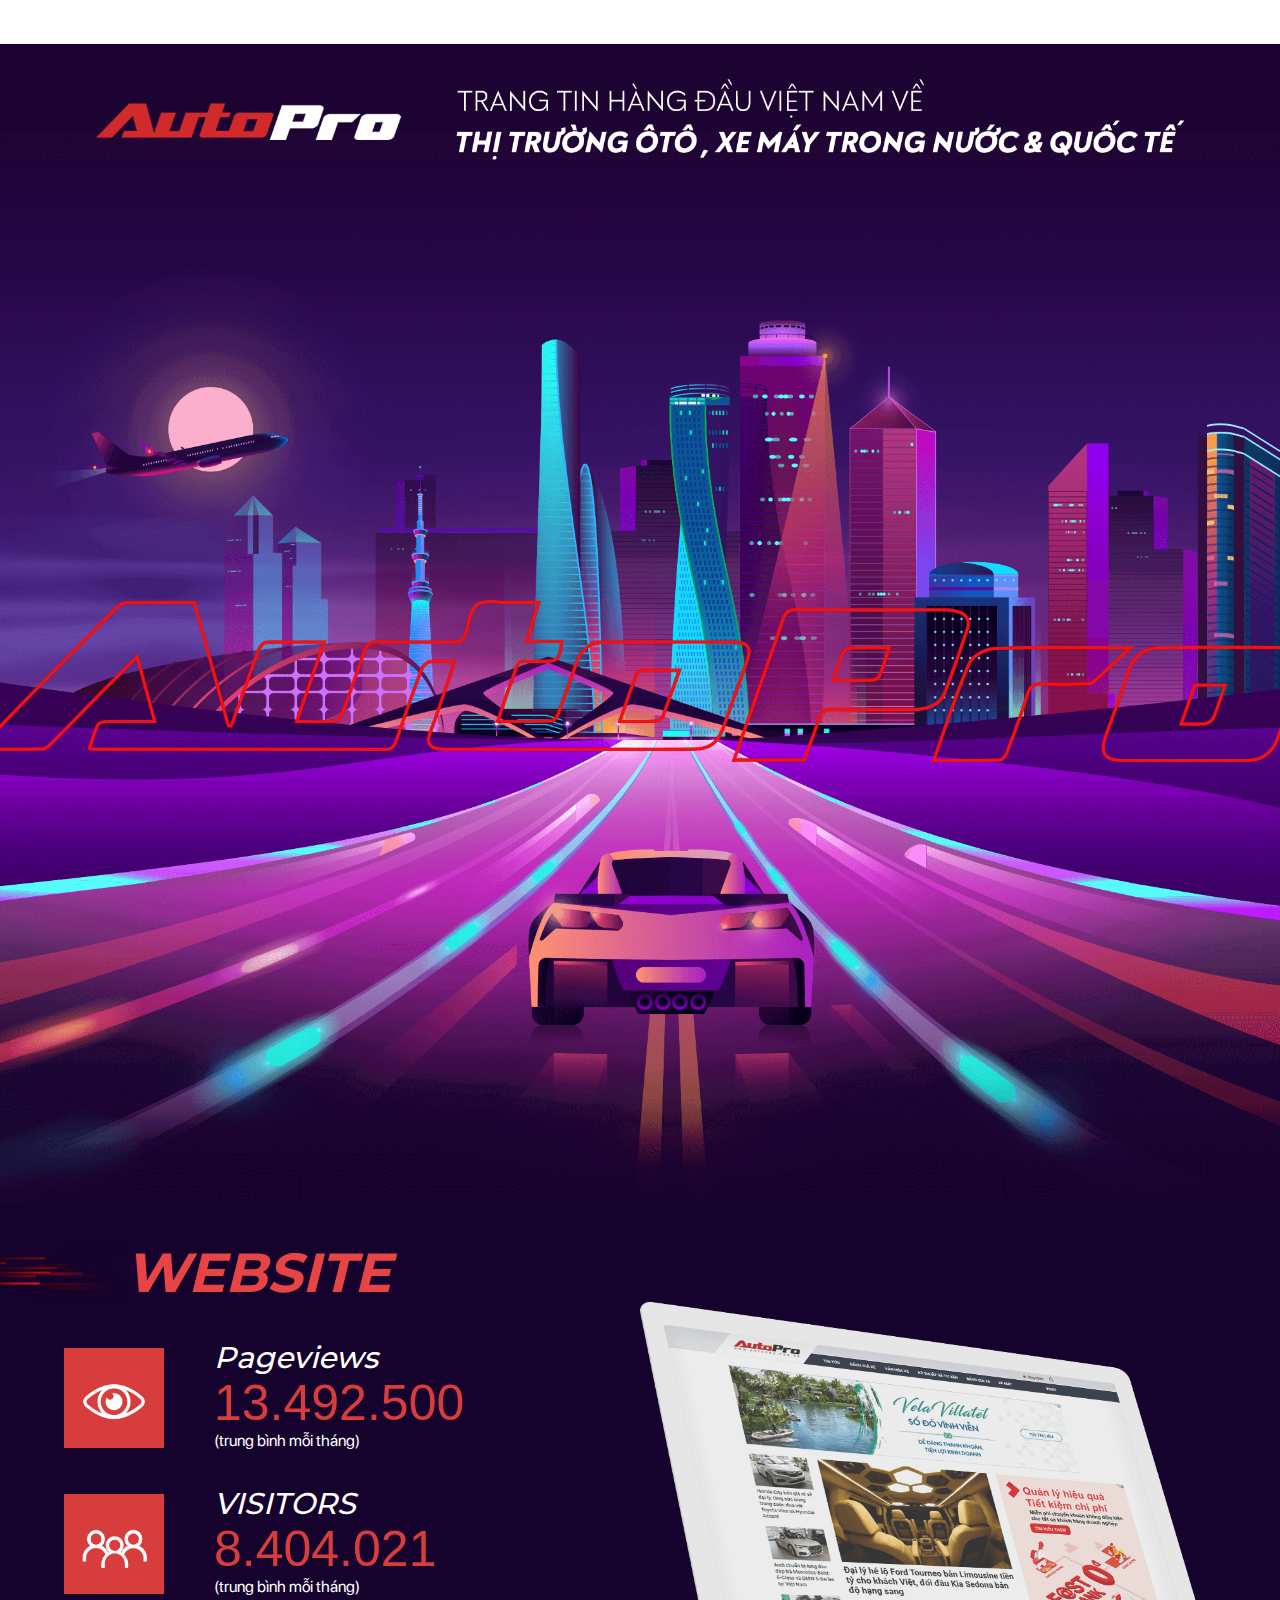
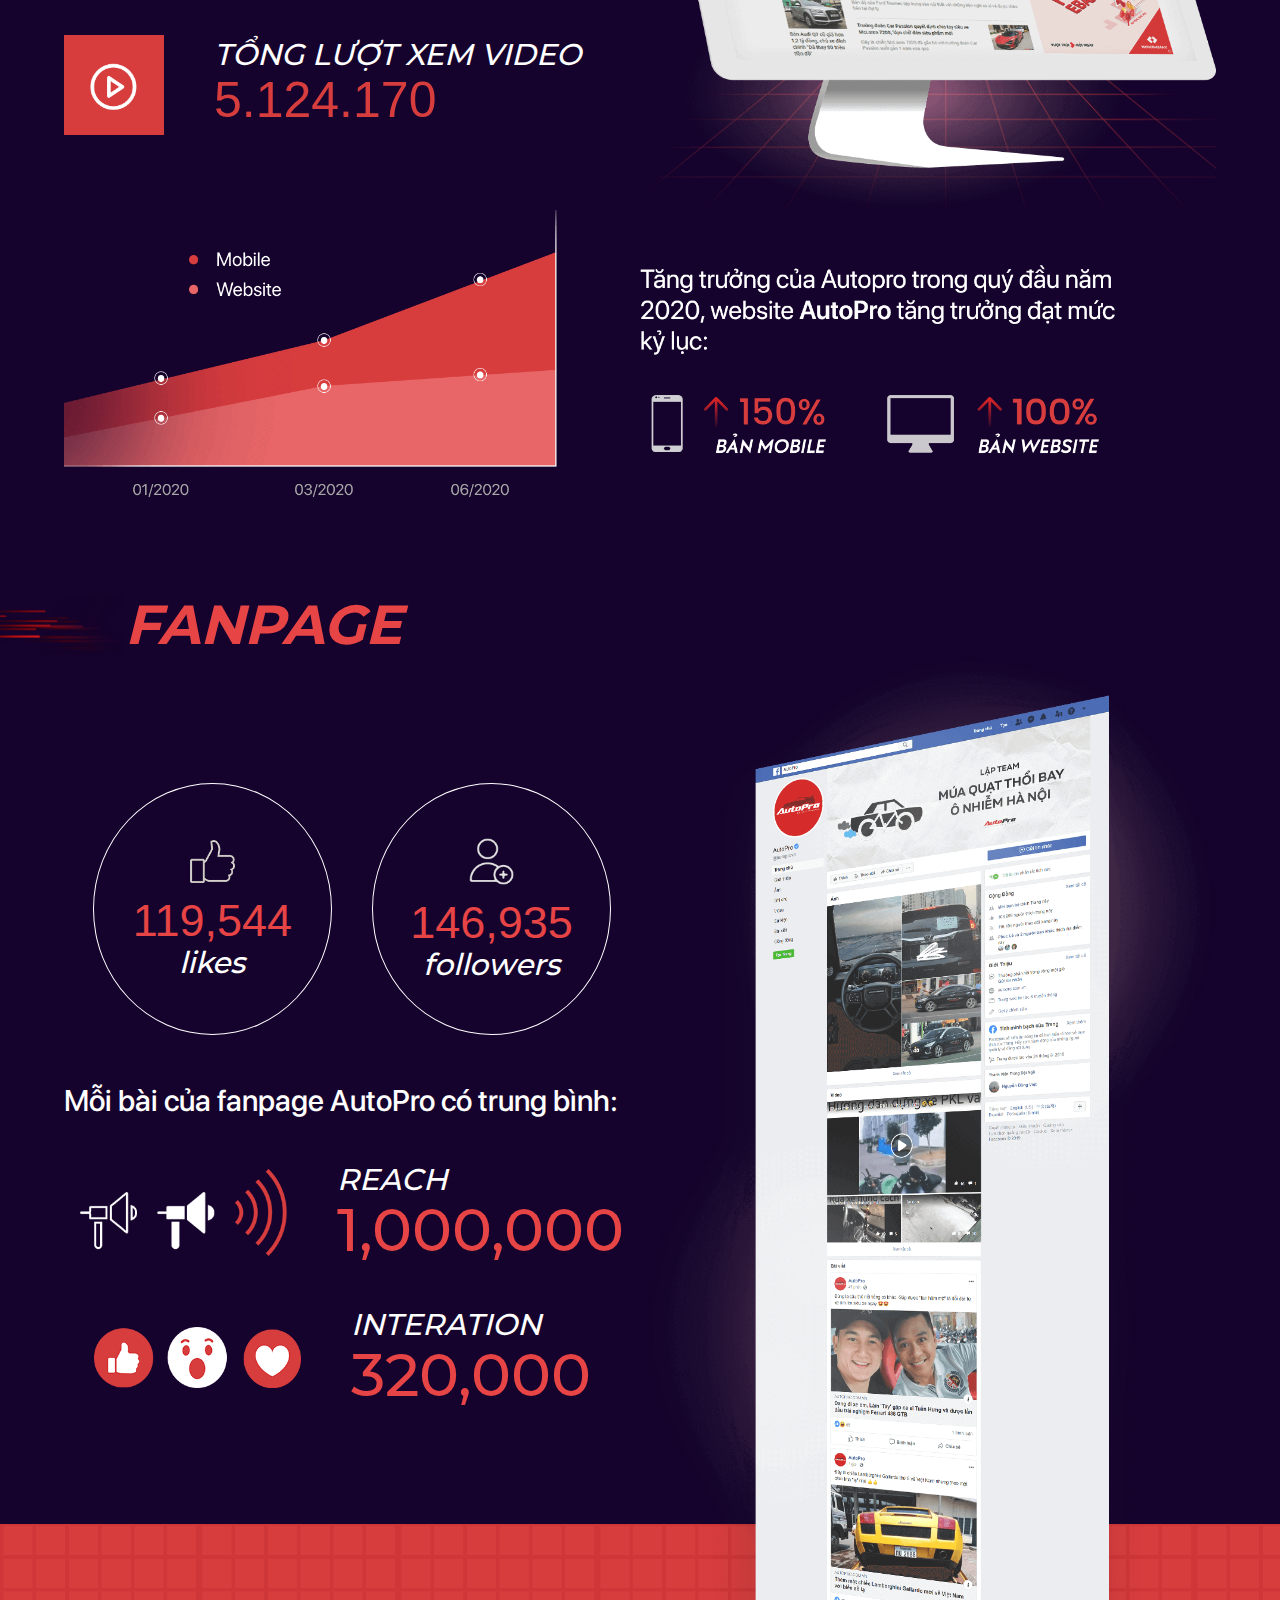
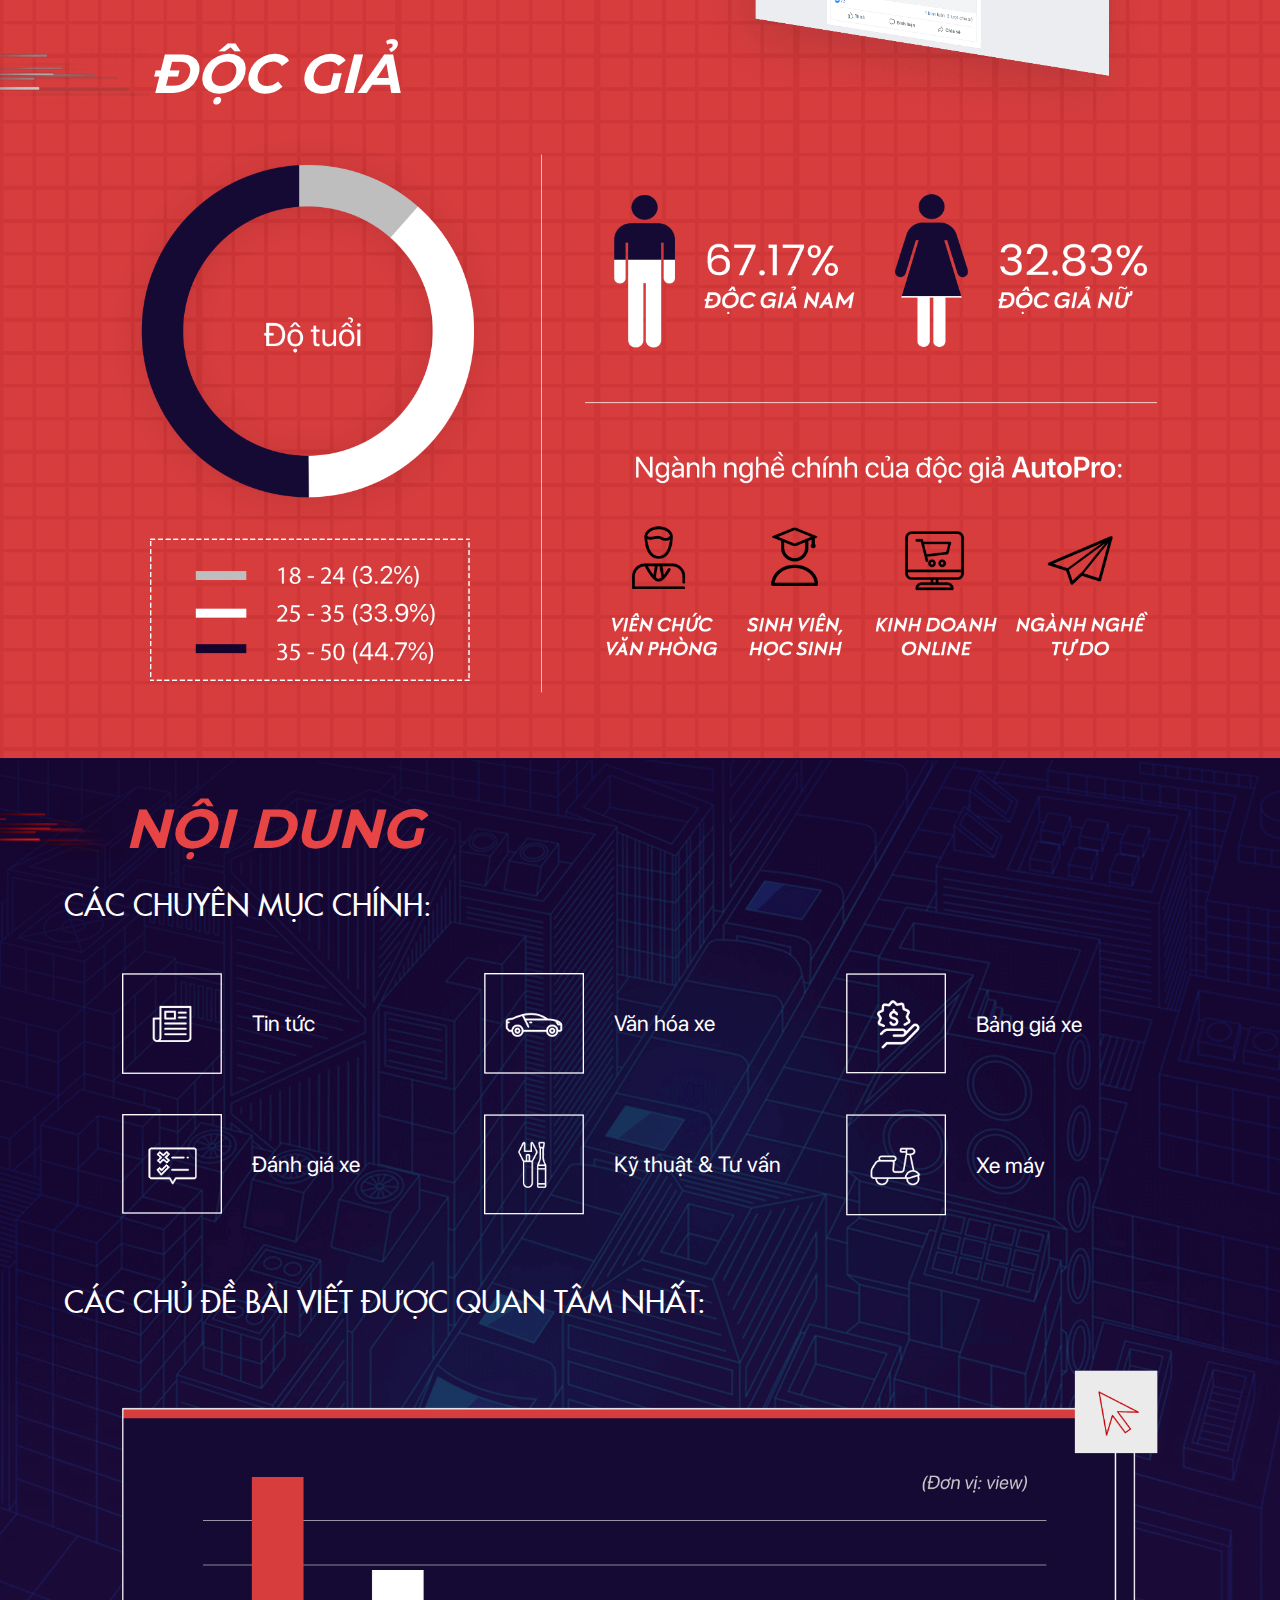
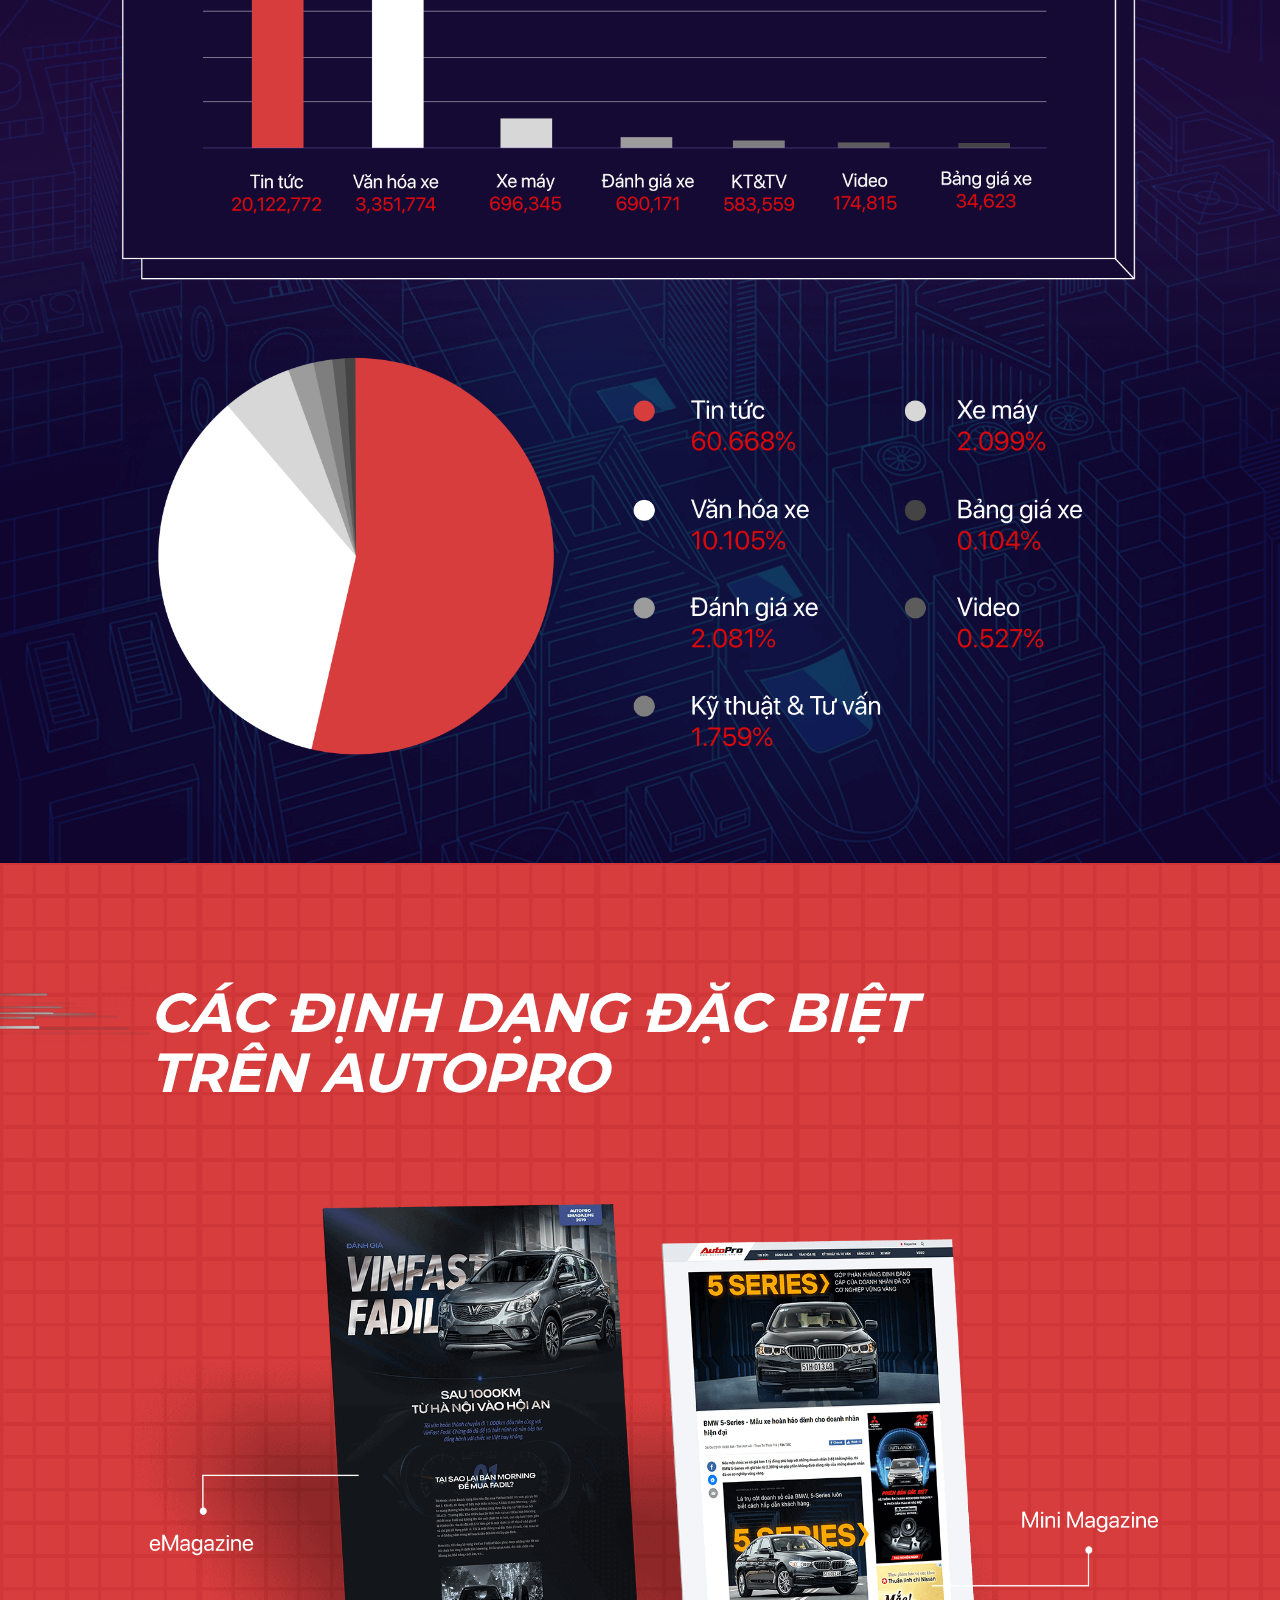
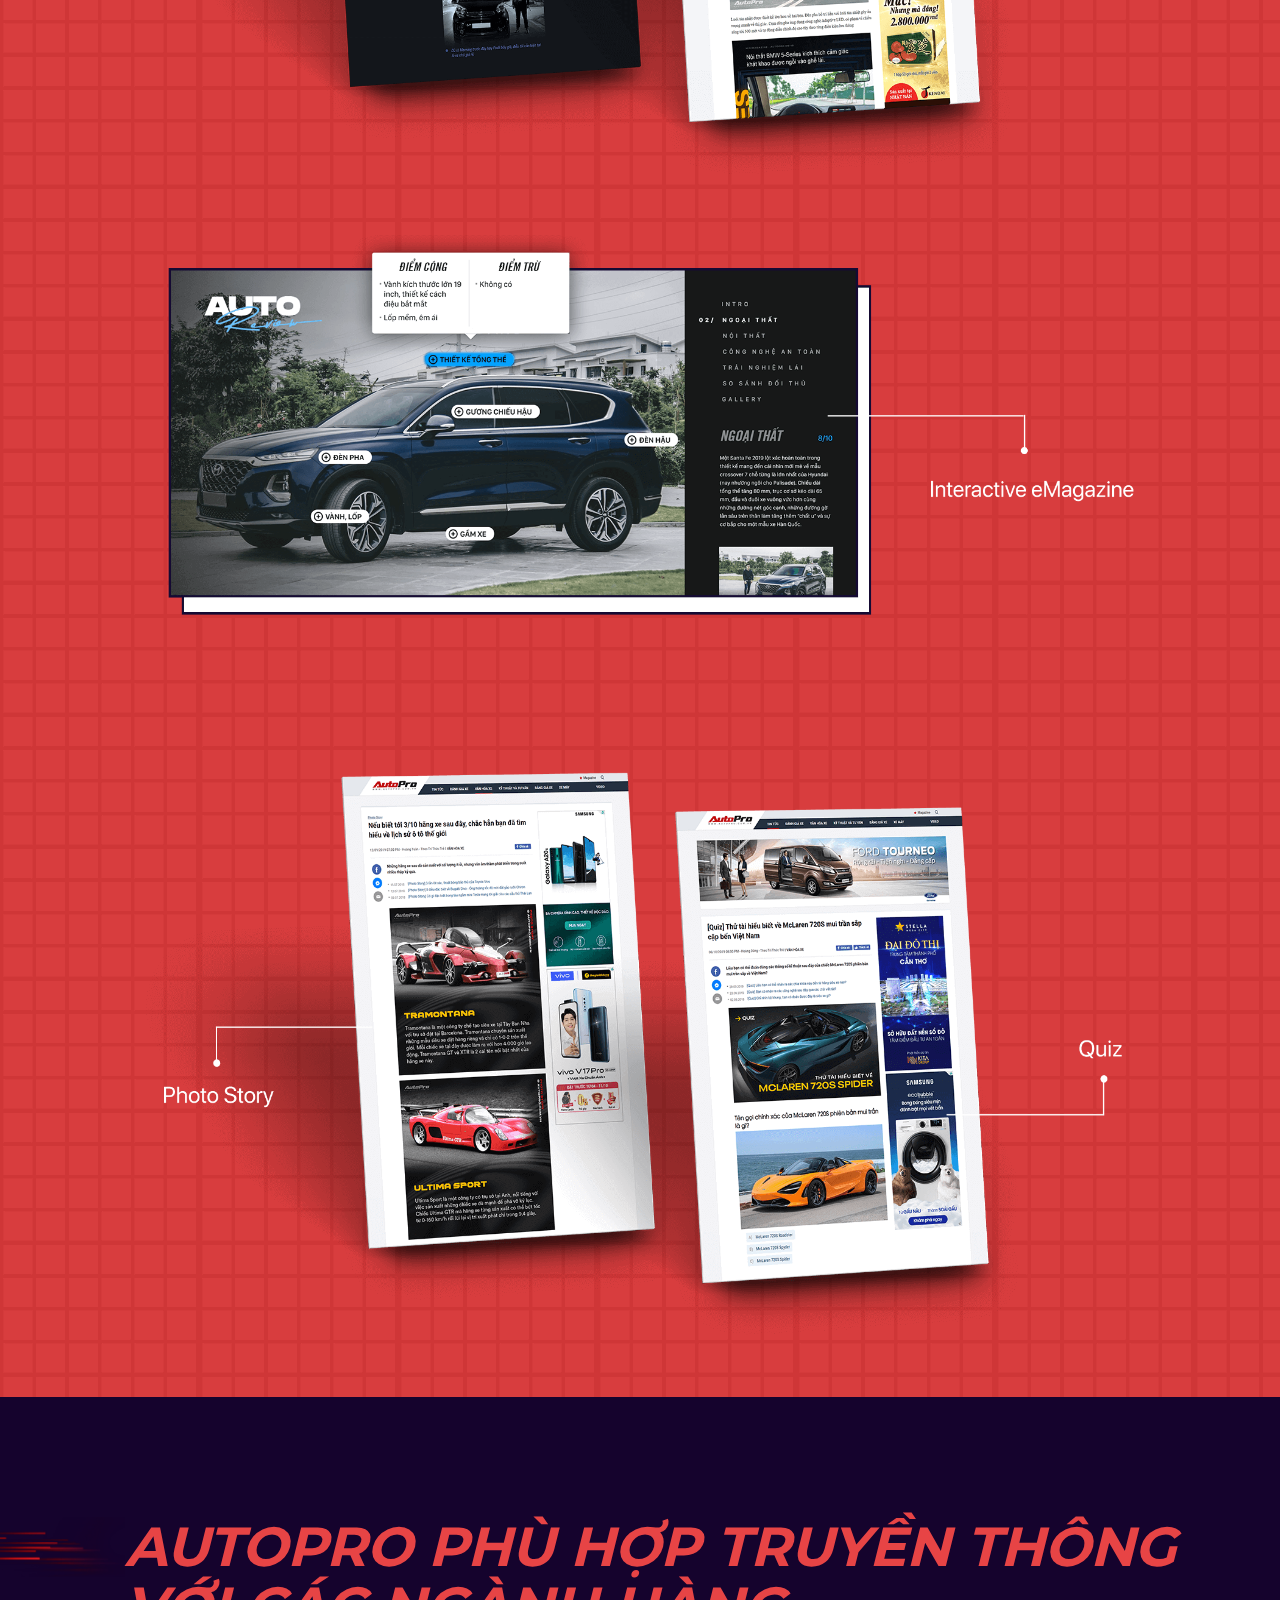
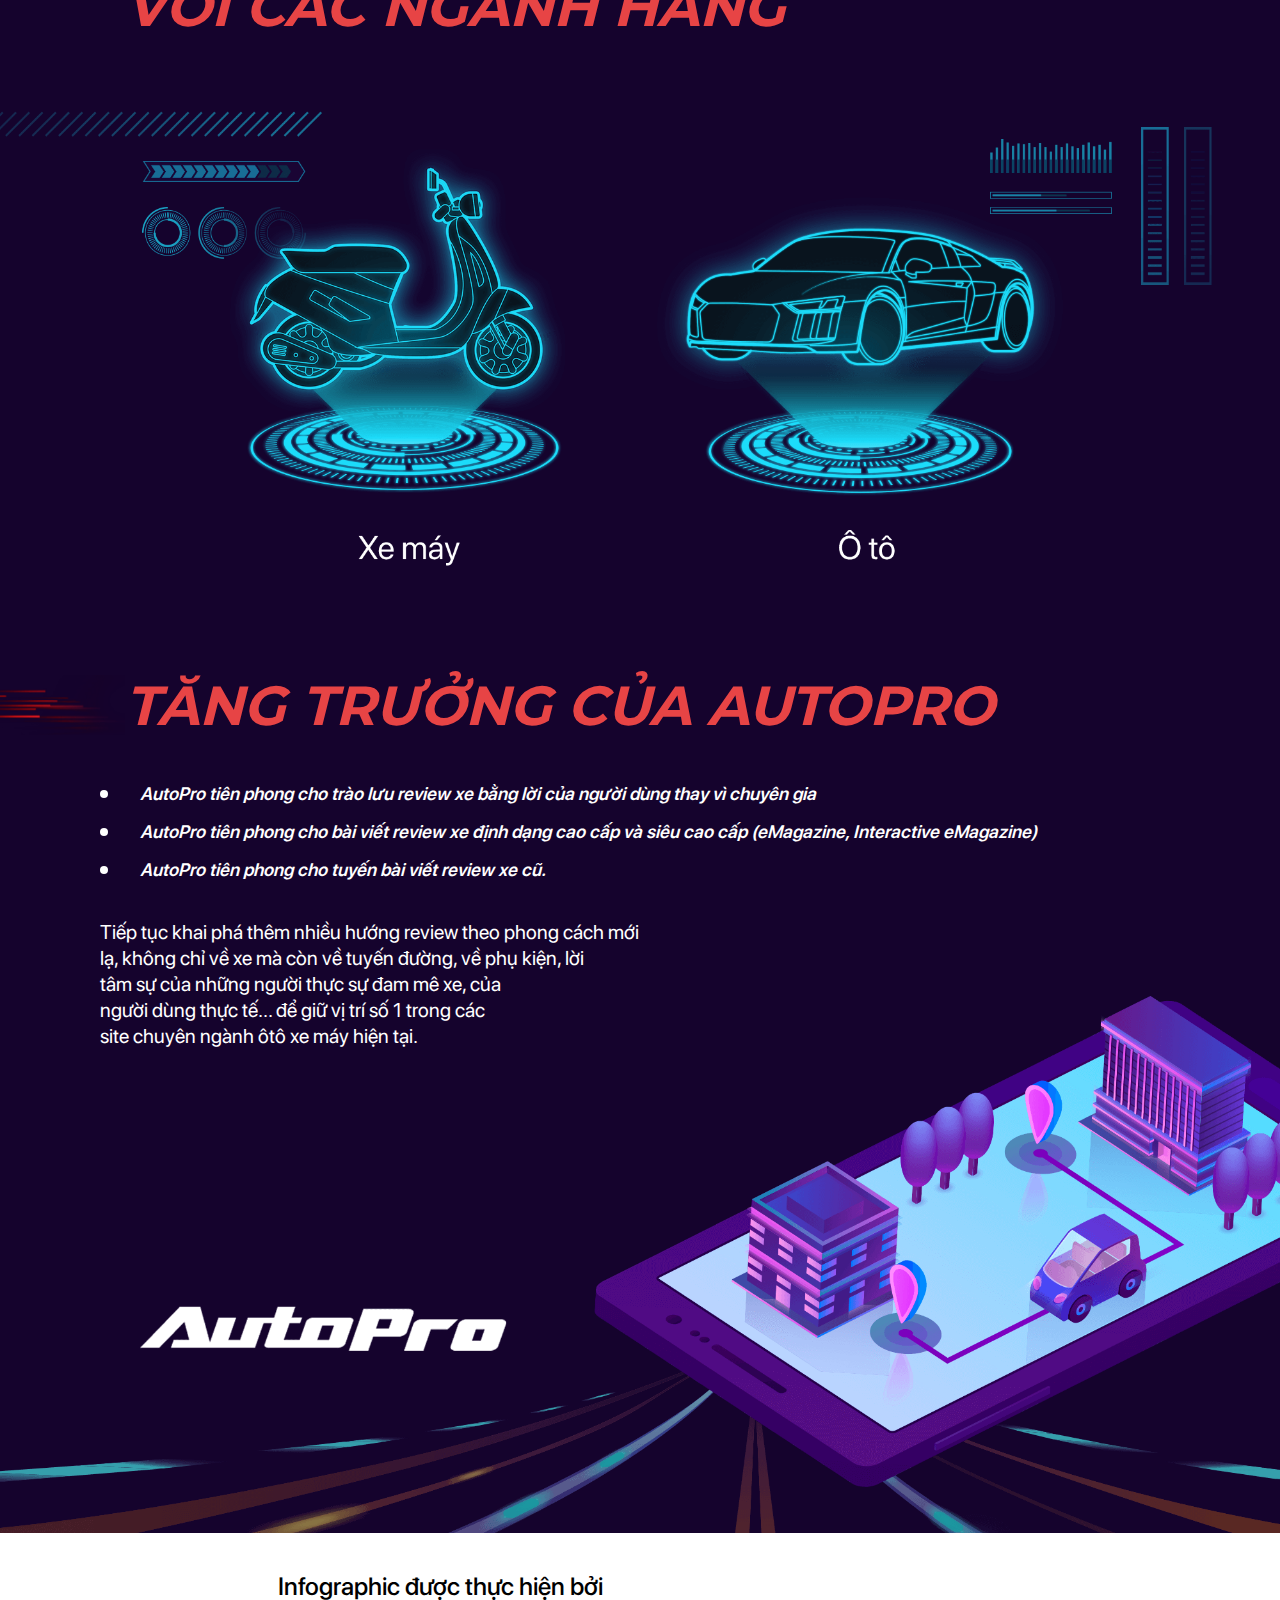
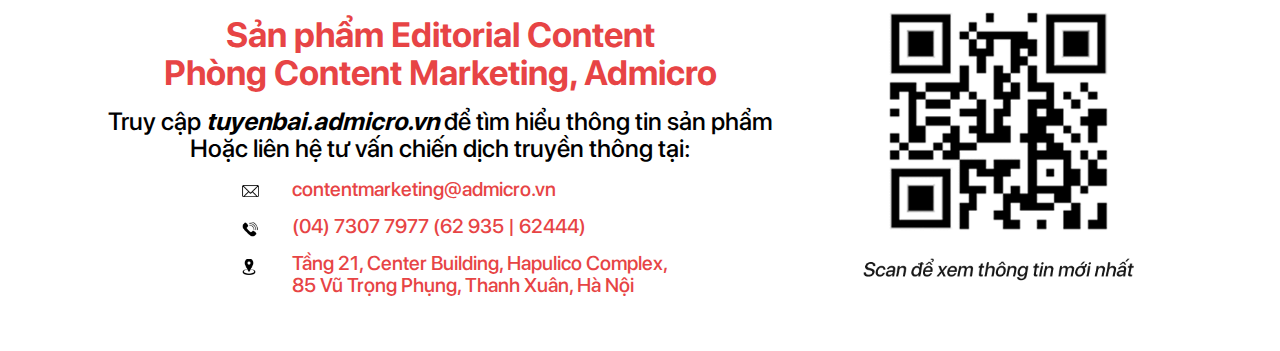
==== commit 20738131: "update cafeF + mobile version" ====
--- a/AutoPro/index.html
+++ b/AutoPro/index.html
@@ -11,375 +11,383 @@
 
 <body>
     <div class="vct-wrapper">
-        <div class="vct-wrapper--inner">
-
-            <!-- Banner -->
-            <div class="banner">
-                <div class="banner-bg">
-                    <img src="./assets/image/banner-bg.png" alt="banner-bg">
-                </div>
-                <div class="banner-header">
-                    <img src="./assets/image/banner-header.png" alt="banner-header">
-                </div>
-                <div class="banner-title">
-                    <img src="./assets/image/banner-title.png" alt="banner-title">
-                </div>
-
-            </div>
-            <!-- End Banner -->
-
-            <!-- Section1 -->
-            <div class="section section1">
-
-                <!-- Section title -->
-                <div class="section-title">
-                    <div class="section-title--inner">
-                        <span>
-                            <img src="./assets/image/section__title-deco.png" alt="">
-                        </span>
-                        <span>WEBSITE</span>
-                    </div>
-                </div>
-                <!-- End Section title -->
-
-                <div class="section-content content-top">
-                    <div class="group-left">
-                        <ul class="web-list">
-                            <li class="web-list--item">
-                                <div class="item-img">
-                                    <img src="./assets/image/section1-icon1.png" alt="">
-                                </div>
-                                <div class="item-text">
-                                    <p class="text-name">Pageviews</p>
-                                    <p class="text-num">13.492.500</p>
-                                    <p class="text-desc">(trung bình mỗi tháng)</p>
-                                </div>
-                            </li>
-                            <li class="web-list--item">
-                                <div class="item-img">
-                                    <img src="./assets/image/section1-icon2.png" alt="">
-                                </div>
-                                <div class="item-text">
-                                    <p class="text-name">VISITORS</p>
-                                    <p class="text-num">8.404.021</p>
-                                    <p class="text-desc">(trung bình mỗi tháng)</p>
-                                </div>
-                            </li>
-                            <li class="web-list--item">
-                                <div class="item-img">
-                                    <img src="./assets/image/section1-icon3.png" alt="">
-                                </div>
-                                <div class="item-text">
-                                    <p class="text-name">TỔNG LƯỢT XEM VIDEO</p>
-                                    <p class="text-num">5.124.170</p>
-                                </div>
-                            </li>
-                        </ul>
-                    </div>
-                    <div class="group-right">
-                        <div class="group-bg">
-                            <img src="./assets/image/section1-img1.png" alt="">
-                        </div>
-                        <div class="gr-img">
-                            <img src="./assets/image/section1-img2.png" alt="">
-                        </div>
-                    </div>
-                </div>
-
-                <div class="section-content content-bot">
-                    <img src="./assets/image/section1-img3.png" alt="">
-                </div>
-
-            </div>
-            <!--End Section1 -->
-
-            <!-- Section2 -->
-            <div class="section section2">
-
-                <!-- Section title -->
-                <div class="section-title">
-                    <div class="section-title--inner">
-                        <span>
-                            <img src="./assets/image/section__title-deco.png" alt="">
-                        </span>
-                        <span>FANPAGE</span>
-                    </div>
-                </div>
-                <!-- End Section title -->
-
-                <div class="section-content">
-                    <div class="group-left">
-                        <div class="box box-bubble">
-                            <div class="bubble like-bub">
-                                <img src="./assets/image/like-icon.png" alt="like-icon">
-                                <p class="num">119,544</p>
-                                <p>likes</p>
-                            </div>
-                            <div class="bubble fol-bub">
-                                <img src="./assets/image/follow-icon.png" alt="follow-icon">
-                                <p class="num">146,935</p>
-                                <p>followers</p>
-                            </div>
-                        </div>
-                        <p>Mỗi bài của fanpage AutoPro có trung bình:</p>
-                        <div class="box box-grid">
-                            <div class="grid">
-                                <div class="grid-img">
-                                    <img src="./assets/image/s2-icon1.png" alt="reach-icon">
-                                </div>
-                                <p>
-                                    reach <br>
-                                    <span class="count">1,000,000</span>
-                                </p>
-                            </div>
-                            <div class="grid">
-                                <div class="grid-img">
-                                    <img src="./assets/image/s2-icon2.png" alt="interation-icon">
-                                </div>
-                                <p>
-                                    interation <br>
-                                    <span class="count">320,000</span>
-                                </p>
-                            </div>
-                        </div>
-                    </div>
-                    <div class="group-right">
-                        <img src="./assets/image/section2-img.png" alt="">
-                    </div>
-                </div>
-
-            </div>
-            <!-- End Section2 -->
-
-            <!-- Section3 -->
-            <div class="section section3">
-
-                <!-- Section title -->
-                <div class="section-title">
-                    <div class="section-title--inner">
-                        <span>
-                            <img src="./assets/image/w_section_title.png" alt="">
-                        </span>
-                        <span>ĐỘC GIẢ</span>
-                    </div>
-                </div>
-                <!-- End Section title -->
-
-                <div class="section-content">
-                    <div class="section-img">
-                        <img src="./assets/image/Section3-img.png" alt="">
-                    </div>
-                </div>
-
-            </div>
-            <!-- End Section3 -->
-
-            <!-- Section4 -->
-            <div class="section section4">
-
-                <!-- Section title -->
-                <div class="section-title">
-                    <div class="section-title--inner">
-                        <span>
-                            <img src="./assets/image/section__title-deco.png" alt="">
-                        </span>
-                        <span>NỘI DUNG</span>
-                    </div>
-                </div>
-                <!-- End Section title -->
-
-                <div class="section-content">
-                    <div class="category">
-                        <p class="category-title">các chuyên mục chính:</p>
-                        <ul class="category-list">
-                            <li class="category-list-item">
-                                <img src="./assets/image/s4-icon1.png" alt="">
-                                <p>Tin tức</p>
-                            </li>
-                            <li class="category-list-item">
-                                <img src="./assets/image/s4-icon2.png" alt="">
-                                <p>Đánh giá xe</p>
-                            </li>
-                            <li class="category-list-item">
-                                <img src="./assets/image/s4-icon3.png" alt="">
-                                <p>Văn hóa xe</p>
-                            </li>
-                            <li class="category-list-item">
-                                <img src="./assets/image/s4-icon4.png" alt="">
-                                <p>Kỹ thuật & Tư vấn</p>
-                            </li>
-                            <li class="category-list-item">
-                                <img src="./assets/image/s4-icon5.png" alt="">
-                                <p>Bảng giá xe</p>
-                            </li>
-                            <li class="category-list-item">
-                                <img src="./assets/image/s4-icon6.png" alt="">
-                                <p>Xe máy</p>
-                            </li>
-                        </ul>
-                        <p class="category-title">CÁC CHỦ ĐỀ BÀI VIẾT ĐƯỢC QUAN TÂM NHẤT:</p>
-                        <div class="category-chart">
-                            <div class="category_column-chart">
-                                <img src="./assets/image/category_column-chart.png" alt="">
-                            </div>
-                            <div class="category_pie-chart">
-                                <img src="./assets/image/category_pie-chart.png" alt="">
-                            </div>
-                        </div>
-                    </div>
-                </div>
-
-            </div>
-            <!-- End Section4 -->
-
-            <!-- Section5 -->
-            <div class="section section5">
-
-                <!-- Section title -->
-                <div class="section-title">
-                    <div class="section-title--inner">
-                        <span>
-                            <img src="./assets/image/w_section_title.png" alt="">
-                        </span>
-                        <span>CÁC ĐỊNH DẠNG ĐẶC BIỆT <br> TRÊN AUTOPRO</span>
-                    </div>
-                </div>
-                <!-- End Section title -->
-
-                <div class="section-content">
-                    <div class="s5-group-box">
-                        <div class="s5-group s5-group1">
-                            <img src="./assets/image/section5-img1.png" alt="">
-                        </div>
-                        <div class="s5-group s5-group2">
-                            <img src="./assets/image/section5-img2.png" alt="">
-                        </div>
-                        <div class="s5-group s5-group3">
-                            <img src="./assets/image/section5-img3.png" alt="">
-                        </div>
-                    </div>
-                </div>
-
-            </div>
-            <!-- End Section5 -->
-
-            <!-- Section6 -->
-            <div class="section section6">
-
-                <!-- Section title -->
-                <div class="section-title">
-                    <div class="section-title--inner">
-                        <span>
-                            <img src="./assets/image/section__title-deco.png" alt="">
-                        </span>
-                        <span>AUTOPRO PHÙ HỢP TRUYỀN THÔNG <br> VỚI CÁC NGÀNH HÀNG</span>
-                    </div>
-                </div>
-                <!-- End Section title -->
-
-                <div class="section-content">
-                    <div class="s6-group-box">
-                        <img src="./assets/image/section6-img1.png" alt="">
-                    </div>
-                </div>
-
-            </div>
-            <!-- End Section6 -->
-
-            <!-- Section7 -->
-            <div class="section section7">
-
-                <!-- Section title -->
-                <div class="section-title">
-                    <div class="section-title--inner">
-                        <span>
-                            <img src="./assets/image/section__title-deco.png" alt="">
-                        </span>
-                        <span>TĂNG TRƯỞNG CỦA AUTOPRO</span>
-                    </div>
-                </div>
-                <!-- End Section title -->
-
-                <div class="section-content">
-                    <div class="s7-group-box">
-                        <div class="group-box-text">
-                            <ul>
-                                <li>
-                                    AutoPro tiên phong cho trào lưu review xe bằng lời của người dùng thay vì chuyên
-                                    gia
-                                </li>
-                                <li>
-                                    AutoPro tiên phong cho bài viết review xe định dạng cao cấp và siêu cao cấp
-                                    (eMagazine, Interactive eMagazine)
-                                </li>
-                                <li>
-                                    AutoPro tiên phong cho tuyến bài viết review xe cũ.
+
+        <div class="desktop">
+            <div class="vct-wrapper--inner">
+
+                <!-- Banner -->
+                <div class="banner">
+                    <div class="banner-bg">
+                        <img src="./assets/image/banner-bg.png" alt="banner-bg">
+                    </div>
+                    <div class="banner-header">
+                        <img src="./assets/image/banner-header.png" alt="banner-header">
+                    </div>
+                    <div class="banner-title">
+                        <img src="./assets/image/banner-title.png" alt="banner-title">
+                    </div>
+
+                </div>
+                <!-- End Banner -->
+
+                <!-- Section1 -->
+                <div class="section section1">
+
+                    <!-- Section title -->
+                    <div class="section-title">
+                        <div class="section-title--inner">
+                            <span>
+                                <img src="./assets/image/section__title-deco.png" alt="">
+                            </span>
+                            <span>WEBSITE</span>
+                        </div>
+                    </div>
+                    <!-- End Section title -->
+
+                    <div class="section-content content-top">
+                        <div class="group-left">
+                            <ul class="web-list">
+                                <li class="web-list--item">
+                                    <div class="item-img">
+                                        <img src="./assets/image/section1-icon1.png" alt="">
+                                    </div>
+                                    <div class="item-text">
+                                        <p class="text-name">Pageviews</p>
+                                        <p class="text-num">13.492.500</p>
+                                        <p class="text-desc">(trung bình mỗi tháng)</p>
+                                    </div>
+                                </li>
+                                <li class="web-list--item">
+                                    <div class="item-img">
+                                        <img src="./assets/image/section1-icon2.png" alt="">
+                                    </div>
+                                    <div class="item-text">
+                                        <p class="text-name">VISITORS</p>
+                                        <p class="text-num">8.404.021</p>
+                                        <p class="text-desc">(trung bình mỗi tháng)</p>
+                                    </div>
+                                </li>
+                                <li class="web-list--item">
+                                    <div class="item-img">
+                                        <img src="./assets/image/section1-icon3.png" alt="">
+                                    </div>
+                                    <div class="item-text">
+                                        <p class="text-name">TỔNG LƯỢT XEM VIDEO</p>
+                                        <p class="text-num">5.124.170</p>
+                                    </div>
                                 </li>
                             </ul>
-                            <p>
-                                Tiếp tục khai phá thêm nhiều hướng review theo phong cách mới <br>
-                                lạ, không chỉ về xe mà còn về tuyến đường, về phụ kiện, lời <br>
-                                tâm sự của những người thực sự đam mê xe, của <br>
-                                người dùng thực tế... để giữ vị trí số 1 trong các <br>
-                                site chuyên ngành ôtô xe máy hiện tại.
-                            </p>
-                        </div>
-                        <div class="group-box-bg">
-                            <img src="./assets/image/s7-bot-img.png" alt="">
-                        </div>
-                    </div>
-                </div>
-
-            </div>
-            <!-- End Section7 -->
-
-            <!-- Section footer -->
-            <div class="section footer">
-                <div class="section-content">
-                    <div class="footer-box">
+                        </div>
+                        <div class="group-right">
+                            <div class="group-bg">
+                                <img src="./assets/image/section1-img1.png" alt="">
+                            </div>
+                            <div class="gr-img">
+                                <img src="./assets/image/section1-img2.png" alt="">
+                            </div>
+                        </div>
+                    </div>
+
+                    <div class="section-content content-bot">
+                        <img src="./assets/image/section1-img3.png" alt="">
+                    </div>
+
+                </div>
+                <!--End Section1 -->
+
+                <!-- Section2 -->
+                <div class="section section2">
+
+                    <!-- Section title -->
+                    <div class="section-title">
+                        <div class="section-title--inner">
+                            <span>
+                                <img src="./assets/image/section__title-deco.png" alt="">
+                            </span>
+                            <span>FANPAGE</span>
+                        </div>
+                    </div>
+                    <!-- End Section title -->
+
+                    <div class="section-content">
                         <div class="group-left">
-                            <div class="footer-content">
-                                <p>Infographic được thực hiện bởi</p>
-                                <h3>
-                                    Sản phẩm Editorial Content
-                                    <br>
-                                    Phòng Content Marketing, Admicro
-                                </h3>
-                                <p>
-                                    Truy cập
-                                    <a class="link" href="https://tuyenbai.admicro.vn/"
-                                        target="_blank">tuyenbai.admicro.vn</a>
-                                    để tìm hiểu thông tin sản phẩm
-                                    <br>
-                                    Hoặc liên hệ tư vấn chiến dịch truyền thông tại:
-                                </p>
+                            <div class="box box-bubble">
+                                <div class="bubble like-bub">
+                                    <img src="./assets/image/like-icon.png" alt="like-icon">
+                                    <p class="num">119,544</p>
+                                    <p>likes</p>
+                                </div>
+                                <div class="bubble fol-bub">
+                                    <img src="./assets/image/follow-icon.png" alt="follow-icon">
+                                    <p class="num">146,935</p>
+                                    <p>followers</p>
+                                </div>
+                            </div>
+                            <p>Mỗi bài của fanpage AutoPro có trung bình:</p>
+                            <div class="box box-grid">
+                                <div class="grid">
+                                    <div class="grid-img">
+                                        <img src="./assets/image/s2-icon1.png" alt="reach-icon">
+                                    </div>
+                                    <p>
+                                        reach <br>
+                                        <span class="count">1,000,000</span>
+                                    </p>
+                                </div>
+                                <div class="grid">
+                                    <div class="grid-img">
+                                        <img src="./assets/image/s2-icon2.png" alt="interation-icon">
+                                    </div>
+                                    <p>
+                                        interation <br>
+                                        <span class="count">320,000</span>
+                                    </p>
+                                </div>
+                            </div>
+                        </div>
+                        <div class="group-right">
+                            <img src="./assets/image/section2-img.png" alt="">
+                        </div>
+                    </div>
+
+                </div>
+                <!-- End Section2 -->
+
+                <!-- Section3 -->
+                <div class="section section3">
+
+                    <!-- Section title -->
+                    <div class="section-title">
+                        <div class="section-title--inner">
+                            <span>
+                                <img src="./assets/image/w_section_title.png" alt="">
+                            </span>
+                            <span>ĐỘC GIẢ</span>
+                        </div>
+                    </div>
+                    <!-- End Section title -->
+
+                    <div class="section-content">
+                        <div class="section-img">
+                            <img src="./assets/image/Section3-img.png" alt="">
+                        </div>
+                    </div>
+
+                </div>
+                <!-- End Section3 -->
+
+                <!-- Section4 -->
+                <div class="section section4">
+
+                    <!-- Section title -->
+                    <div class="section-title">
+                        <div class="section-title--inner">
+                            <span>
+                                <img src="./assets/image/section__title-deco.png" alt="">
+                            </span>
+                            <span>NỘI DUNG</span>
+                        </div>
+                    </div>
+                    <!-- End Section title -->
+
+                    <div class="section-content">
+                        <div class="category">
+                            <p class="category-title">các chuyên mục chính:</p>
+                            <ul class="category-list">
+                                <li class="category-list-item">
+                                    <img src="./assets/image/s4-icon1.png" alt="">
+                                    <p>Tin tức</p>
+                                </li>
+                                <li class="category-list-item">
+                                    <img src="./assets/image/s4-icon2.png" alt="">
+                                    <p>Đánh giá xe</p>
+                                </li>
+                                <li class="category-list-item">
+                                    <img src="./assets/image/s4-icon3.png" alt="">
+                                    <p>Văn hóa xe</p>
+                                </li>
+                                <li class="category-list-item">
+                                    <img src="./assets/image/s4-icon4.png" alt="">
+                                    <p>Kỹ thuật & Tư vấn</p>
+                                </li>
+                                <li class="category-list-item">
+                                    <img src="./assets/image/s4-icon5.png" alt="">
+                                    <p>Bảng giá xe</p>
+                                </li>
+                                <li class="category-list-item">
+                                    <img src="./assets/image/s4-icon6.png" alt="">
+                                    <p>Xe máy</p>
+                                </li>
+                            </ul>
+                            <p class="category-title">CÁC CHỦ ĐỀ BÀI VIẾT ĐƯỢC QUAN TÂM NHẤT:</p>
+                            <div class="category-chart">
+                                <div class="category_column-chart">
+                                    <img src="./assets/image/category_column-chart.png" alt="">
+                                </div>
+                                <div class="category_pie-chart">
+                                    <img src="./assets/image/category_pie-chart.png" alt="">
+                                </div>
+                            </div>
+                        </div>
+                    </div>
+
+                </div>
+                <!-- End Section4 -->
+
+                <!-- Section5 -->
+                <div class="section section5">
+
+                    <!-- Section title -->
+                    <div class="section-title">
+                        <div class="section-title--inner">
+                            <span>
+                                <img src="./assets/image/w_section_title.png" alt="">
+                            </span>
+                            <span>CÁC ĐỊNH DẠNG ĐẶC BIỆT <br> TRÊN AUTOPRO</span>
+                        </div>
+                    </div>
+                    <!-- End Section title -->
+
+                    <div class="section-content">
+                        <div class="s5-group-box">
+                            <div class="s5-group s5-group1">
+                                <img src="./assets/image/section5-img1.png" alt="">
+                            </div>
+                            <div class="s5-group s5-group2">
+                                <img src="./assets/image/section5-img2.png" alt="">
+                            </div>
+                            <div class="s5-group s5-group3">
+                                <img src="./assets/image/section5-img3.png" alt="">
+                            </div>
+                        </div>
+                    </div>
+
+                </div>
+                <!-- End Section5 -->
+
+                <!-- Section6 -->
+                <div class="section section6">
+
+                    <!-- Section title -->
+                    <div class="section-title">
+                        <div class="section-title--inner">
+                            <span>
+                                <img src="./assets/image/section__title-deco.png" alt="">
+                            </span>
+                            <span>AUTOPRO PHÙ HỢP TRUYỀN THÔNG <br> VỚI CÁC NGÀNH HÀNG</span>
+                        </div>
+                    </div>
+                    <!-- End Section title -->
+
+                    <div class="section-content">
+                        <div class="s6-group-box">
+                            <img src="./assets/image/section6-img1.png" alt="">
+                        </div>
+                    </div>
+
+                </div>
+                <!-- End Section6 -->
+
+                <!-- Section7 -->
+                <div class="section section7">
+
+                    <!-- Section title -->
+                    <div class="section-title">
+                        <div class="section-title--inner">
+                            <span>
+                                <img src="./assets/image/section__title-deco.png" alt="">
+                            </span>
+                            <span>TĂNG TRƯỞNG CỦA AUTOPRO</span>
+                        </div>
+                    </div>
+                    <!-- End Section title -->
+
+                    <div class="section-content">
+                        <div class="s7-group-box">
+                            <div class="group-box-text">
                                 <ul>
-                                    <li class="footer-item mail">
-                                        contentmarketing@admicro.vn
+                                    <li>
+                                        AutoPro tiên phong cho trào lưu review xe bằng lời của người dùng thay vì chuyên
+                                        gia
                                     </li>
-                                    <li class="footer-item phone">
-                                        (04) 7307 7977 (62 935 | 62444)
+                                    <li>
+                                        AutoPro tiên phong cho bài viết review xe định dạng cao cấp và siêu cao cấp
+                                        (eMagazine, Interactive eMagazine)
                                     </li>
-                                    <li class="footer-item location">
-                                        Tầng 21, Center Building, Hapulico Complex,
-                                        <br>
-                                        85 Vũ Trọng Phụng, Thanh Xuân, Hà Nội
+                                    <li>
+                                        AutoPro tiên phong cho tuyến bài viết review xe cũ.
                                     </li>
                                 </ul>
-
-                            </div>
-                        </div>
-                        <div class="group-right">
-                            <div class="qr-code">
-                                <img src="./assets/image/qr-code.png" alt="">
-                            </div>
-                        </div>
-                    </div>
-                </div>
+                                <p>
+                                    Tiếp tục khai phá thêm nhiều hướng review theo phong cách mới <br>
+                                    lạ, không chỉ về xe mà còn về tuyến đường, về phụ kiện, lời <br>
+                                    tâm sự của những người thực sự đam mê xe, của <br>
+                                    người dùng thực tế... để giữ vị trí số 1 trong các <br>
+                                    site chuyên ngành ôtô xe máy hiện tại.
+                                </p>
+                            </div>
+                            <div class="group-box-bg">
+                                <img src="./assets/image/s7-bot-img.png" alt="">
+                            </div>
+                        </div>
+                    </div>
+
+                </div>
+                <!-- End Section7 -->
+
+                <!-- Section footer -->
+                <div class="section footer">
+                    <div class="section-content">
+                        <div class="footer-box">
+                            <div class="group-left">
+                                <div class="footer-content">
+                                    <p>Infographic được thực hiện bởi</p>
+                                    <h3>
+                                        Sản phẩm Editorial Content
+                                        <br>
+                                        Phòng Content Marketing, Admicro
+                                    </h3>
+                                    <p>
+                                        Truy cập
+                                        <a class="link" href="https://tuyenbai.admicro.vn/"
+                                            target="_blank">tuyenbai.admicro.vn</a>
+                                        để tìm hiểu thông tin sản phẩm
+                                        <br>
+                                        Hoặc liên hệ tư vấn chiến dịch truyền thông tại:
+                                    </p>
+                                    <ul>
+                                        <li class="footer-item mail">
+                                            contentmarketing@admicro.vn
+                                        </li>
+                                        <li class="footer-item phone">
+                                            (04) 7307 7977 (62 935 | 62444)
+                                        </li>
+                                        <li class="footer-item location">
+                                            Tầng 21, Center Building, Hapulico Complex,
+                                            <br>
+                                            85 Vũ Trọng Phụng, Thanh Xuân, Hà Nội
+                                        </li>
+                                    </ul>
+
+                                </div>
+                            </div>
+                            <div class="group-right">
+                                <div class="qr-code">
+                                    <img src="./assets/image/qr-code.png" alt="">
+                                </div>
+                            </div>
+                        </div>
+                    </div>
+                </div>
+                <!-- End Section footer -->
+
             </div>
-            <!-- End Section footer -->
-
         </div>
+
+        <div class="mobile">
+            <img src="./assets/image/autopro-mb2.png" alt="">
+        </div>
+
     </div>
 
     <script src="./assets/js/jquery.min.js"></script>
--- a/AutoPro/assets/css/autopro.css
+++ b/AutoPro/assets/css/autopro.css
@@ -33,28 +33,32 @@
   src: url("./fonts/VNF-Futura-Regular.ttf");
 }
 
-.vct-wrapper, .vct-wrapper .vct-wrapper--inner, .vct-wrapper .vct-wrapper--inner .banner, .vct-wrapper .vct-wrapper--inner .banner .banner-bg, .vct-wrapper .vct-wrapper--inner .section, .vct-wrapper .vct-wrapper--inner .section .section-title, .vct-wrapper .vct-wrapper--inner .section.section4 .section-content .category .category-chart, .vct-wrapper .vct-wrapper--inner .section.section4 .section-content .category .category-chart .category_column-chart, .vct-wrapper .vct-wrapper--inner .section.section4 .section-content .category .category-chart .category_pie-chart, .vct-wrapper .vct-wrapper--inner .section.section5 .section-content .s5-group-box, .vct-wrapper .vct-wrapper--inner .section.section5 .section-content .s5-group-box .s5-group, .vct-wrapper .vct-wrapper--inner .section.section6 .section-content .s6-group-box, .vct-wrapper .vct-wrapper--inner .section.section7 .section-content .s7-group-box {
+.vct-wrapper, .vct-wrapper .desktop .vct-wrapper--inner, .vct-wrapper .desktop .vct-wrapper--inner .banner, .vct-wrapper .desktop .vct-wrapper--inner .banner .banner-bg, .vct-wrapper .desktop .vct-wrapper--inner .section, .vct-wrapper .desktop .vct-wrapper--inner .section .section-title, .vct-wrapper .desktop .vct-wrapper--inner .section.section4 .section-content .category .category-chart, .vct-wrapper .desktop .vct-wrapper--inner .section.section4 .section-content .category .category-chart .category_column-chart, .vct-wrapper .desktop .vct-wrapper--inner .section.section4 .section-content .category .category-chart .category_pie-chart, .vct-wrapper .desktop .vct-wrapper--inner .section.section5 .section-content .s5-group-box, .vct-wrapper .desktop .vct-wrapper--inner .section.section5 .section-content .s5-group-box .s5-group, .vct-wrapper .desktop .vct-wrapper--inner .section.section6 .section-content .s6-group-box, .vct-wrapper .desktop .vct-wrapper--inner .section.section7 .section-content .s7-group-box, .vct-wrapper .mobile {
   position: relative;
   width: 100%;
   height: 100%;
 }
 
-.vct-wrapper .vct-wrapper--inner .section.section1 .section-content, .vct-wrapper .vct-wrapper--inner .section.section2 .section-content, .vct-wrapper .vct-wrapper--inner .section.section3 .section-content, .vct-wrapper .vct-wrapper--inner .section.section4 .section-content, .vct-wrapper .vct-wrapper--inner .section.section5 .section-content, .vct-wrapper .vct-wrapper--inner .section.section6 .section-content, .vct-wrapper .vct-wrapper--inner .section.section7 .section-content, .vct-wrapper .vct-wrapper--inner .section.footer .section-content {
+.vct-wrapper .desktop .vct-wrapper--inner .section.section1 .section-content, .vct-wrapper .desktop .vct-wrapper--inner .section.section2 .section-content, .vct-wrapper .desktop .vct-wrapper--inner .section.section3 .section-content, .vct-wrapper .desktop .vct-wrapper--inner .section.section4 .section-content, .vct-wrapper .desktop .vct-wrapper--inner .section.section5 .section-content, .vct-wrapper .desktop .vct-wrapper--inner .section.section6 .section-content, .vct-wrapper .desktop .vct-wrapper--inner .section.section7 .section-content, .vct-wrapper .desktop .vct-wrapper--inner .section.footer .section-content {
   position: relative;
   width: 90%;
   margin: 0 auto;
 }
 
-.vct-wrapper .vct-wrapper--inner .banner .banner-bg img, .vct-wrapper .vct-wrapper--inner .banner .banner-header img, .vct-wrapper .vct-wrapper--inner .banner .banner-title img, .vct-wrapper .vct-wrapper--inner .section.section1 .section-content.content-top .group-left .web-list .web-list--item .item-img img, .vct-wrapper .vct-wrapper--inner .section.section1 .section-content.content-top .group-right .group-bg img, .vct-wrapper .vct-wrapper--inner .section.section1 .section-content.content-top .group-right .gr-img img, .vct-wrapper .vct-wrapper--inner .section.section1 .section-content.content-bot img, .vct-wrapper .vct-wrapper--inner .section.section2 .section-content .group-left .box.box-grid .grid .grid-img img, .vct-wrapper .vct-wrapper--inner .section.section2 .section-content .group-right img, .vct-wrapper .vct-wrapper--inner .section.section3 .section-content .section-img img, .vct-wrapper .vct-wrapper--inner .section.section4 .section-content .category .category-list .category-list-item img img, .vct-wrapper .vct-wrapper--inner .section.section4 .section-content .category .category-chart .category_column-chart img, .vct-wrapper .vct-wrapper--inner .section.section4 .section-content .category .category-chart .category_pie-chart img, .vct-wrapper .vct-wrapper--inner .section.section5 .section-content .s5-group-box .s5-group img, .vct-wrapper .vct-wrapper--inner .section.section6 .section-content .s6-group-box img, .vct-wrapper .vct-wrapper--inner .section.section7 .section-content .s7-group-box .group-box-bg img, .vct-wrapper .vct-wrapper--inner .section.footer .section-content .footer-box .group-right .qr-code img {
+.vct-wrapper .desktop .vct-wrapper--inner .banner .banner-bg img, .vct-wrapper .desktop .vct-wrapper--inner .banner .banner-header img, .vct-wrapper .desktop .vct-wrapper--inner .banner .banner-title img, .vct-wrapper .desktop .vct-wrapper--inner .section.section1 .section-content.content-top .group-left .web-list .web-list--item .item-img img, .vct-wrapper .desktop .vct-wrapper--inner .section.section1 .section-content.content-top .group-right .group-bg img, .vct-wrapper .desktop .vct-wrapper--inner .section.section1 .section-content.content-top .group-right .gr-img img, .vct-wrapper .desktop .vct-wrapper--inner .section.section1 .section-content.content-bot img, .vct-wrapper .desktop .vct-wrapper--inner .section.section2 .section-content .group-left .box.box-grid .grid .grid-img img, .vct-wrapper .desktop .vct-wrapper--inner .section.section2 .section-content .group-right img, .vct-wrapper .desktop .vct-wrapper--inner .section.section3 .section-content .section-img img, .vct-wrapper .desktop .vct-wrapper--inner .section.section4 .section-content .category .category-list .category-list-item img img, .vct-wrapper .desktop .vct-wrapper--inner .section.section4 .section-content .category .category-chart .category_column-chart img, .vct-wrapper .desktop .vct-wrapper--inner .section.section4 .section-content .category .category-chart .category_pie-chart img, .vct-wrapper .desktop .vct-wrapper--inner .section.section5 .section-content .s5-group-box .s5-group img, .vct-wrapper .desktop .vct-wrapper--inner .section.section6 .section-content .s6-group-box img, .vct-wrapper .desktop .vct-wrapper--inner .section.section7 .section-content .s7-group-box .group-box-bg img, .vct-wrapper .desktop .vct-wrapper--inner .section.footer .section-content .footer-box .group-right .qr-code img, .vct-wrapper .mobile img {
   width: 100%;
   display: block;
 }
 
-.vct-wrapper .vct-wrapper--inner {
+.vct-wrapper {
+  padding-top: 44px;
+}
+
+.vct-wrapper .desktop .vct-wrapper--inner {
   background-color: #15032d;
 }
 
-.vct-wrapper .vct-wrapper--inner .banner .banner-header {
+.vct-wrapper .desktop .vct-wrapper--inner .banner .banner-header {
   position: absolute;
   top: 35px;
   width: 85%;
@@ -64,7 +68,7 @@
   z-index: 2;
 }
 
-.vct-wrapper .vct-wrapper--inner .banner .banner-title {
+.vct-wrapper .desktop .vct-wrapper--inner .banner .banner-title {
   position: absolute;
   top: 55%;
   left: 0;
@@ -74,11 +78,11 @@
   z-index: 2;
 }
 
-.vct-wrapper .vct-wrapper--inner .section {
+.vct-wrapper .desktop .vct-wrapper--inner .section {
   padding: 40px 0;
 }
 
-.vct-wrapper .vct-wrapper--inner .section .section-title .section-title--inner {
+.vct-wrapper .desktop .vct-wrapper--inner .section .section-title .section-title--inner {
   display: -webkit-box;
   display: -ms-flexbox;
   display: flex;
@@ -90,7 +94,7 @@
           justify-content: flex-start;
 }
 
-.vct-wrapper .vct-wrapper--inner .section .section-title .section-title--inner span {
+.vct-wrapper .desktop .vct-wrapper--inner .section .section-title .section-title--inner span {
   display: inline-block;
   font-size: 55px;
   color: #e74445;
@@ -99,12 +103,12 @@
   font-style: italic;
 }
 
-.vct-wrapper .vct-wrapper--inner .section .section-title .section-title--inner span img {
+.vct-wrapper .desktop .vct-wrapper--inner .section .section-title .section-title--inner span img {
   max-height: 60px;
   display: block;
 }
 
-.vct-wrapper .vct-wrapper--inner .section.section1 .section-content {
+.vct-wrapper .desktop .vct-wrapper--inner .section.section1 .section-content {
   display: -webkit-box;
   display: -ms-flexbox;
   display: flex;
@@ -116,13 +120,13 @@
           justify-content: center;
 }
 
-.vct-wrapper .vct-wrapper--inner .section.section1 .section-content.content-top .group-left {
+.vct-wrapper .desktop .vct-wrapper--inner .section.section1 .section-content.content-top .group-left {
   -webkit-box-flex: 0;
       -ms-flex: 0 0 50%;
           flex: 0 0 50%;
 }
 
-.vct-wrapper .vct-wrapper--inner .section.section1 .section-content.content-top .group-left .web-list .web-list--item {
+.vct-wrapper .desktop .vct-wrapper--inner .section.section1 .section-content.content-top .group-left .web-list .web-list--item {
   position: relative;
   display: -webkit-box;
   display: -ms-flexbox;
@@ -133,56 +137,56 @@
   margin-bottom: 35px;
 }
 
-.vct-wrapper .vct-wrapper--inner .section.section1 .section-content.content-top .group-left .web-list .web-list--item .item-img {
+.vct-wrapper .desktop .vct-wrapper--inner .section.section1 .section-content.content-top .group-left .web-list .web-list--item .item-img {
   width: 100px;
   height: 100px;
 }
 
-.vct-wrapper .vct-wrapper--inner .section.section1 .section-content.content-top .group-left .web-list .web-list--item .item-text {
+.vct-wrapper .desktop .vct-wrapper--inner .section.section1 .section-content.content-top .group-left .web-list .web-list--item .item-text {
   margin-left: 50px;
 }
 
-.vct-wrapper .vct-wrapper--inner .section.section1 .section-content.content-top .group-left .web-list .web-list--item .item-text p {
+.vct-wrapper .desktop .vct-wrapper--inner .section.section1 .section-content.content-top .group-left .web-list .web-list--item .item-text p {
   color: #fff;
   line-height: 1;
   margin-bottom: 5px;
 }
 
-.vct-wrapper .vct-wrapper--inner .section.section1 .section-content.content-top .group-left .web-list .web-list--item .item-text p.text-name {
+.vct-wrapper .desktop .vct-wrapper--inner .section.section1 .section-content.content-top .group-left .web-list .web-list--item .item-text p.text-name {
   font-size: 30px;
   font-family: Montserrat-Medium;
   font-style: italic;
 }
 
-.vct-wrapper .vct-wrapper--inner .section.section1 .section-content.content-top .group-left .web-list .web-list--item .item-text p.text-num {
+.vct-wrapper .desktop .vct-wrapper--inner .section.section1 .section-content.content-top .group-left .web-list .web-list--item .item-text p.text-num {
   font-size: 50px;
   color: #d83d3e;
 }
 
-.vct-wrapper .vct-wrapper--inner .section.section1 .section-content.content-top .group-left .web-list .web-list--item .item-text p.text-desc {
+.vct-wrapper .desktop .vct-wrapper--inner .section.section1 .section-content.content-top .group-left .web-list .web-list--item .item-text p.text-desc {
   font-family: SFProDisplay-Regular;
   font-size: 16px;
 }
 
-.vct-wrapper .vct-wrapper--inner .section.section1 .section-content.content-top .group-right {
+.vct-wrapper .desktop .vct-wrapper--inner .section.section1 .section-content.content-top .group-right {
   -webkit-box-flex: 0;
       -ms-flex: 0 0 50%;
           flex: 0 0 50%;
   position: relative;
 }
 
-.vct-wrapper .vct-wrapper--inner .section.section1 .section-content.content-top .group-right .group-bg {
+.vct-wrapper .desktop .vct-wrapper--inner .section.section1 .section-content.content-top .group-right .group-bg {
   position: absolute;
   bottom: 0;
   left: 0;
 }
 
-.vct-wrapper .vct-wrapper--inner .section.section1 .section-content.content-top .group-right .gr-img {
+.vct-wrapper .desktop .vct-wrapper--inner .section.section1 .section-content.content-top .group-right .gr-img {
   position: relative;
   z-index: 2;
 }
 
-.vct-wrapper .vct-wrapper--inner .section.section2 .section-content {
+.vct-wrapper .desktop .vct-wrapper--inner .section.section2 .section-content {
   display: -webkit-box;
   display: -ms-flexbox;
   display: flex;
@@ -191,25 +195,25 @@
           justify-content: center;
 }
 
-.vct-wrapper .vct-wrapper--inner .section.section2 .section-content .group-left {
+.vct-wrapper .desktop .vct-wrapper--inner .section.section2 .section-content .group-left {
   -webkit-box-flex: 0;
       -ms-flex: 0 0 50%;
           flex: 0 0 50%;
   padding-top: 10vw;
 }
 
-.vct-wrapper .vct-wrapper--inner .section.section2 .section-content .group-left .box {
+.vct-wrapper .desktop .vct-wrapper--inner .section.section2 .section-content .group-left .box {
   width: 90%;
   margin: 0 auto;
 }
 
-.vct-wrapper .vct-wrapper--inner .section.section2 .section-content .group-left .box.box-bubble {
-  display: -webkit-box;
-  display: -ms-flexbox;
-  display: flex;
-}
-
-.vct-wrapper .vct-wrapper--inner .section.section2 .section-content .group-left .box.box-bubble .bubble {
+.vct-wrapper .desktop .vct-wrapper--inner .section.section2 .section-content .group-left .box.box-bubble {
+  display: -webkit-box;
+  display: -ms-flexbox;
+  display: flex;
+}
+
+.vct-wrapper .desktop .vct-wrapper--inner .section.section2 .section-content .group-left .box.box-bubble .bubble {
   width: 250px;
   height: 250px;
   border: 1px solid #fff;
@@ -229,12 +233,12 @@
   border-radius: 50%;
 }
 
-.vct-wrapper .vct-wrapper--inner .section.section2 .section-content .group-left .box.box-bubble .bubble img {
+.vct-wrapper .desktop .vct-wrapper--inner .section.section2 .section-content .group-left .box.box-bubble .bubble img {
   width: 45px;
   margin-bottom: 15px;
 }
 
-.vct-wrapper .vct-wrapper--inner .section.section2 .section-content .group-left .box.box-bubble .bubble p {
+.vct-wrapper .desktop .vct-wrapper--inner .section.section2 .section-content .group-left .box.box-bubble .bubble p {
   color: #fff;
   margin: 0;
   line-height: 1;
@@ -243,7 +247,7 @@
   font-style: italic;
 }
 
-.vct-wrapper .vct-wrapper--inner .section.section2 .section-content .group-left .box.box-bubble .bubble p.num {
+.vct-wrapper .desktop .vct-wrapper--inner .section.section2 .section-content .group-left .box.box-bubble .bubble p.num {
   font-family: inherit;
   font-style: normal;
   color: #e74445;
@@ -251,11 +255,11 @@
   margin-bottom: 5px;
 }
 
-.vct-wrapper .vct-wrapper--inner .section.section2 .section-content .group-left .box.box-bubble .bubble.like-bub {
+.vct-wrapper .desktop .vct-wrapper--inner .section.section2 .section-content .group-left .box.box-bubble .bubble.like-bub {
   margin-right: 40px;
 }
 
-.vct-wrapper .vct-wrapper--inner .section.section2 .section-content .group-left .box.box-grid .grid {
+.vct-wrapper .desktop .vct-wrapper--inner .section.section2 .section-content .group-left .box.box-grid .grid {
   display: -webkit-box;
   display: -ms-flexbox;
   display: flex;
@@ -268,7 +272,7 @@
   margin-bottom: 50px;
 }
 
-.vct-wrapper .vct-wrapper--inner .section.section2 .section-content .group-left .box.box-grid .grid .grid-img {
+.vct-wrapper .desktop .vct-wrapper--inner .section.section2 .section-content .group-left .box.box-grid .grid .grid-img {
   -webkit-box-flex: 0;
       -ms-flex: 0 0 40%;
           flex: 0 0 40%;
@@ -276,7 +280,7 @@
   margin-right: 50px;
 }
 
-.vct-wrapper .vct-wrapper--inner .section.section2 .section-content .group-left .box.box-grid .grid p {
+.vct-wrapper .desktop .vct-wrapper--inner .section.section2 .section-content .group-left .box.box-grid .grid p {
   -webkit-box-flex: 0;
       -ms-flex: 0 0 50%;
           flex: 0 0 50%;
@@ -288,7 +292,7 @@
   font-style: italic;
 }
 
-.vct-wrapper .vct-wrapper--inner .section.section2 .section-content .group-left .box.box-grid .grid p .count {
+.vct-wrapper .desktop .vct-wrapper--inner .section.section2 .section-content .group-left .box.box-grid .grid p .count {
   color: #e74445;
   font-size: 60px;
   margin-top: 5px;
@@ -297,7 +301,7 @@
   font-style: normal;
 }
 
-.vct-wrapper .vct-wrapper--inner .section.section2 .section-content .group-left p {
+.vct-wrapper .desktop .vct-wrapper--inner .section.section2 .section-content .group-left p {
   color: #fff;
   font-size: 30px;
   line-height: 1;
@@ -305,7 +309,7 @@
   font-family: SFProDisplay-Medium;
 }
 
-.vct-wrapper .vct-wrapper--inner .section.section2 .section-content .group-right {
+.vct-wrapper .desktop .vct-wrapper--inner .section.section2 .section-content .group-right {
   -webkit-box-flex: 0;
       -ms-flex: 0 0 50%;
           flex: 0 0 50%;
@@ -313,36 +317,36 @@
   z-index: 2;
 }
 
-.vct-wrapper .vct-wrapper--inner .section.section3 {
+.vct-wrapper .desktop .vct-wrapper--inner .section.section3 {
   background-image: url("../image/section3-bg.png");
   background-repeat: repeat;
   margin-top: -250px;
 }
 
-.vct-wrapper .vct-wrapper--inner .section.section3 .section-title {
+.vct-wrapper .desktop .vct-wrapper--inner .section.section3 .section-title {
   padding-top: 80px;
 }
 
-.vct-wrapper .vct-wrapper--inner .section.section3 .section-title .section-title--inner span {
+.vct-wrapper .desktop .vct-wrapper--inner .section.section3 .section-title .section-title--inner span {
   color: #fff;
 }
 
-.vct-wrapper .vct-wrapper--inner .section.section3 .section-content {
+.vct-wrapper .desktop .vct-wrapper--inner .section.section3 .section-content {
   width: 100%;
 }
 
-.vct-wrapper .vct-wrapper--inner .section.section3 .section-content .section-img {
+.vct-wrapper .desktop .vct-wrapper--inner .section.section3 .section-content .section-img {
   position: relative;
   padding-top: 30px;
 }
 
-.vct-wrapper .vct-wrapper--inner .section.section4 {
+.vct-wrapper .desktop .vct-wrapper--inner .section.section4 {
   background-image: url("../image/section4-bg.png");
   background-repeat: no-repeat;
   background-size: cover;
 }
 
-.vct-wrapper .vct-wrapper--inner .section.section4 .section-content .category .category-title {
+.vct-wrapper .desktop .vct-wrapper--inner .section.section4 .section-content .category .category-title {
   color: #ffffff;
   font-size: 30px;
   line-height: 35px;
@@ -351,7 +355,7 @@
   text-transform: uppercase;
 }
 
-.vct-wrapper .vct-wrapper--inner .section.section4 .section-content .category .category-list {
+.vct-wrapper .desktop .vct-wrapper--inner .section.section4 .section-content .category .category-list {
   -webkit-column-count: 3;
           column-count: 3;
   -webkit-column-gap: 50px;
@@ -360,7 +364,7 @@
   margin: 50px auto 0;
 }
 
-.vct-wrapper .vct-wrapper--inner .section.section4 .section-content .category .category-list .category-list-item {
+.vct-wrapper .desktop .vct-wrapper--inner .section.section4 .section-content .category .category-list .category-list-item {
   display: -webkit-box;
   display: -ms-flexbox;
   display: flex;
@@ -370,93 +374,93 @@
   margin-bottom: 40px;
 }
 
-.vct-wrapper .vct-wrapper--inner .section.section4 .section-content .category .category-list .category-list-item img {
+.vct-wrapper .desktop .vct-wrapper--inner .section.section4 .section-content .category .category-list .category-list-item img {
   max-width: 100px;
 }
 
-.vct-wrapper .vct-wrapper--inner .section.section4 .section-content .category .category-list .category-list-item p {
+.vct-wrapper .desktop .vct-wrapper--inner .section.section4 .section-content .category .category-list .category-list-item p {
   margin-left: 30px;
   color: #ffffff;
   font-size: 22px;
   font-family: SFProDisplay-Regular;
 }
 
-.vct-wrapper .vct-wrapper--inner .section.section4 .section-content .category .category-chart .category_column-chart {
+.vct-wrapper .desktop .vct-wrapper--inner .section.section4 .section-content .category .category-chart .category_column-chart {
   width: 90%;
   margin: 50px auto 0;
 }
 
-.vct-wrapper .vct-wrapper--inner .section.section4 .section-content .category .category-chart .category_pie-chart {
+.vct-wrapper .desktop .vct-wrapper--inner .section.section4 .section-content .category .category-chart .category_pie-chart {
   width: 90%;
   margin: 50px auto 0;
 }
 
-.vct-wrapper .vct-wrapper--inner .section.section5 {
+.vct-wrapper .desktop .vct-wrapper--inner .section.section5 {
   background-image: url("../image/section3-bg.png");
   background-repeat: repeat;
 }
 
-.vct-wrapper .vct-wrapper--inner .section.section5 .section-title {
+.vct-wrapper .desktop .vct-wrapper--inner .section.section5 .section-title {
   padding-top: 80px;
 }
 
-.vct-wrapper .vct-wrapper--inner .section.section5 .section-title .section-title--inner {
+.vct-wrapper .desktop .vct-wrapper--inner .section.section5 .section-title .section-title--inner {
   -webkit-box-align: start;
       -ms-flex-align: start;
           align-items: flex-start;
 }
 
-.vct-wrapper .vct-wrapper--inner .section.section5 .section-title .section-title--inner span {
+.vct-wrapper .desktop .vct-wrapper--inner .section.section5 .section-title .section-title--inner span {
   color: #fff;
   line-height: 1.1;
 }
 
-.vct-wrapper .vct-wrapper--inner .section.section5 .section-content .s5-group-box {
+.vct-wrapper .desktop .vct-wrapper--inner .section.section5 .section-content .s5-group-box {
   padding-top: 50px;
 }
 
-.vct-wrapper .vct-wrapper--inner .section.section5 .section-content .s5-group-box .s5-group {
+.vct-wrapper .desktop .vct-wrapper--inner .section.section5 .section-content .s5-group-box .s5-group {
   margin: 50px auto 0;
   width: 90%;
 }
 
-.vct-wrapper .vct-wrapper--inner .section.section6 .section-title {
+.vct-wrapper .desktop .vct-wrapper--inner .section.section6 .section-title {
   padding-top: 80px;
 }
 
-.vct-wrapper .vct-wrapper--inner .section.section6 .section-title .section-title--inner {
+.vct-wrapper .desktop .vct-wrapper--inner .section.section6 .section-title .section-title--inner {
   -webkit-box-align: start;
       -ms-flex-align: start;
           align-items: flex-start;
 }
 
-.vct-wrapper .vct-wrapper--inner .section.section6 .section-title .section-title--inner span {
+.vct-wrapper .desktop .vct-wrapper--inner .section.section6 .section-title .section-title--inner span {
   line-height: 1.1;
 }
 
-.vct-wrapper .vct-wrapper--inner .section.section6 .section-content {
+.vct-wrapper .desktop .vct-wrapper--inner .section.section6 .section-content {
   width: 100%;
 }
 
-.vct-wrapper .vct-wrapper--inner .section.section6 .section-content .s6-group-box {
+.vct-wrapper .desktop .vct-wrapper--inner .section.section6 .section-content .s6-group-box {
   margin-top: 50px;
 }
 
-.vct-wrapper .vct-wrapper--inner .section.section7 {
+.vct-wrapper .desktop .vct-wrapper--inner .section.section7 {
   padding-bottom: 0;
 }
 
-.vct-wrapper .vct-wrapper--inner .section.section7 .section-content {
+.vct-wrapper .desktop .vct-wrapper--inner .section.section7 .section-content {
   width: 100%;
 }
 
-.vct-wrapper .vct-wrapper--inner .section.section7 .section-content .s7-group-box .group-box-text {
+.vct-wrapper .desktop .vct-wrapper--inner .section.section7 .section-content .s7-group-box .group-box-text {
   margin-top: 50px;
   margin-left: 100px;
   padding-bottom: calc(30vw + 100px);
 }
 
-.vct-wrapper .vct-wrapper--inner .section.section7 .section-content .s7-group-box .group-box-text ul li {
+.vct-wrapper .desktop .vct-wrapper--inner .section.section7 .section-content .s7-group-box .group-box-text ul li {
   position: relative;
   padding-left: 40px;
   color: #ffffff;
@@ -466,7 +470,7 @@
   font-style: italic;
 }
 
-.vct-wrapper .vct-wrapper--inner .section.section7 .section-content .s7-group-box .group-box-text ul li::before {
+.vct-wrapper .desktop .vct-wrapper--inner .section.section7 .section-content .s7-group-box .group-box-text ul li::before {
   content: "";
   width: 8px;
   height: 8px;
@@ -477,7 +481,7 @@
   left: 0;
 }
 
-.vct-wrapper .vct-wrapper--inner .section.section7 .section-content .s7-group-box .group-box-text p {
+.vct-wrapper .desktop .vct-wrapper--inner .section.section7 .section-content .s7-group-box .group-box-text p {
   color: #ffffff;
   font-size: 20px;
   margin-top: 40px;
@@ -485,17 +489,17 @@
   font-family: SFProDisplay-Regular;
 }
 
-.vct-wrapper .vct-wrapper--inner .section.section7 .section-content .s7-group-box .group-box-bg {
+.vct-wrapper .desktop .vct-wrapper--inner .section.section7 .section-content .s7-group-box .group-box-bg {
   position: absolute;
   bottom: 0;
   left: 0;
 }
 
-.vct-wrapper .vct-wrapper--inner .section.footer {
+.vct-wrapper .desktop .vct-wrapper--inner .section.footer {
   background-color: #fff;
 }
 
-.vct-wrapper .vct-wrapper--inner .section.footer .section-content .footer-box {
+.vct-wrapper .desktop .vct-wrapper--inner .section.footer .section-content .footer-box {
   display: -webkit-box;
   display: -ms-flexbox;
   display: flex;
@@ -507,15 +511,15 @@
           align-items: center;
 }
 
-.vct-wrapper .vct-wrapper--inner .section.footer .section-content .footer-box .group-left {
+.vct-wrapper .desktop .vct-wrapper--inner .section.footer .section-content .footer-box .group-left {
   margin-right: 50px;
 }
 
-.vct-wrapper .vct-wrapper--inner .section.footer .section-content .footer-box .group-left .footer-content {
+.vct-wrapper .desktop .vct-wrapper--inner .section.footer .section-content .footer-box .group-left .footer-content {
   text-align: center;
 }
 
-.vct-wrapper .vct-wrapper--inner .section.footer .section-content .footer-box .group-left .footer-content p {
+.vct-wrapper .desktop .vct-wrapper--inner .section.footer .section-content .footer-box .group-left .footer-content p {
   font-size: 25px;
   line-height: 1.1;
   margin-bottom: 15px;
@@ -523,14 +527,14 @@
   color: #000;
 }
 
-.vct-wrapper .vct-wrapper--inner .section.footer .section-content .footer-box .group-left .footer-content p .link {
+.vct-wrapper .desktop .vct-wrapper--inner .section.footer .section-content .footer-box .group-left .footer-content p .link {
   font-family: SFProDisplay-Bold;
   font-style: italic;
   text-decoration: none;
   color: #000;
 }
 
-.vct-wrapper .vct-wrapper--inner .section.footer .section-content .footer-box .group-left .footer-content h3 {
+.vct-wrapper .desktop .vct-wrapper--inner .section.footer .section-content .footer-box .group-left .footer-content h3 {
   font-size: 35px;
   line-height: 1.1;
   margin-bottom: 15px;
@@ -538,12 +542,12 @@
   font-family: SFProDisplay-Bold;
 }
 
-.vct-wrapper .vct-wrapper--inner .section.footer .section-content .footer-box .group-left .footer-content ul {
+.vct-wrapper .desktop .vct-wrapper--inner .section.footer .section-content .footer-box .group-left .footer-content ul {
   display: inline-block;
   margin-left: 30px;
 }
 
-.vct-wrapper .vct-wrapper--inner .section.footer .section-content .footer-box .group-left .footer-content ul .footer-item {
+.vct-wrapper .desktop .vct-wrapper--inner .section.footer .section-content .footer-box .group-left .footer-content ul .footer-item {
   text-align: left;
   font-size: 20px;
   line-height: 1.1;
@@ -554,7 +558,7 @@
   font-family: SFProDisplay-Medium;
 }
 
-.vct-wrapper .vct-wrapper--inner .section.footer .section-content .footer-box .group-left .footer-content ul .footer-item::before {
+.vct-wrapper .desktop .vct-wrapper--inner .section.footer .section-content .footer-box .group-left .footer-content ul .footer-item::before {
   content: "";
   width: 17px;
   height: 17px;
@@ -566,19 +570,31 @@
   background-size: cover;
 }
 
-.vct-wrapper .vct-wrapper--inner .section.footer .section-content .footer-box .group-left .footer-content ul .footer-item.mail::before {
+.vct-wrapper .desktop .vct-wrapper--inner .section.footer .section-content .footer-box .group-left .footer-content ul .footer-item.mail::before {
   background-position: 0 0;
 }
 
-.vct-wrapper .vct-wrapper--inner .section.footer .section-content .footer-box .group-left .footer-content ul .footer-item.phone::before {
+.vct-wrapper .desktop .vct-wrapper--inner .section.footer .section-content .footer-box .group-left .footer-content ul .footer-item.phone::before {
   background-position: 0 -22px;
 }
 
-.vct-wrapper .vct-wrapper--inner .section.footer .section-content .footer-box .group-left .footer-content ul .footer-item.location::before {
+.vct-wrapper .desktop .vct-wrapper--inner .section.footer .section-content .footer-box .group-left .footer-content ul .footer-item.location::before {
   background-position: 0 -57px;
 }
 
-.vct-wrapper .vct-wrapper--inner .section.footer .section-content .footer-box .group-right .qr-code {
+.vct-wrapper .desktop .vct-wrapper--inner .section.footer .section-content .footer-box .group-right .qr-code {
   max-width: 350px;
 }
+
+@media (min-width: 992px) {
+  .mobile {
+    display: none;
+  }
+}
+
+@media (max-width: 991px) {
+  .desktop {
+    display: none;
+  }
+}
 /*# sourceMappingURL=autopro.css.map */